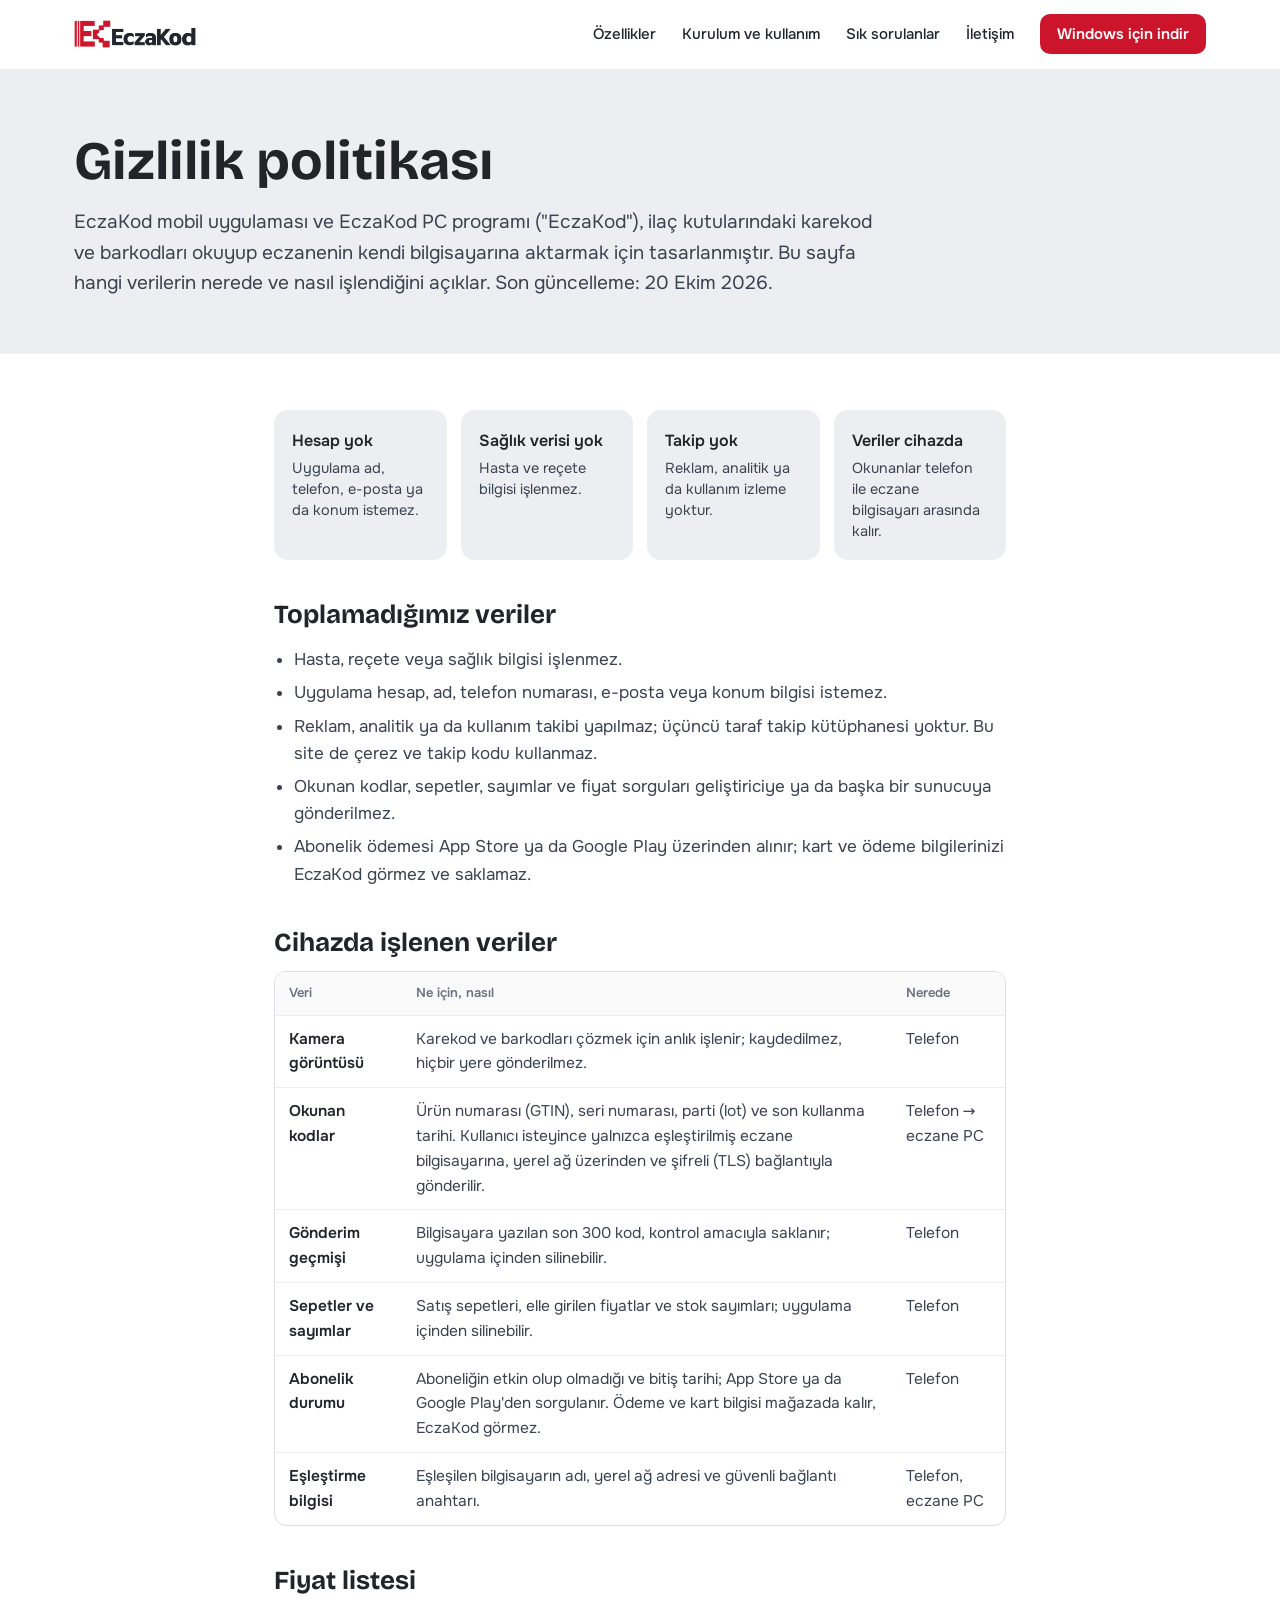
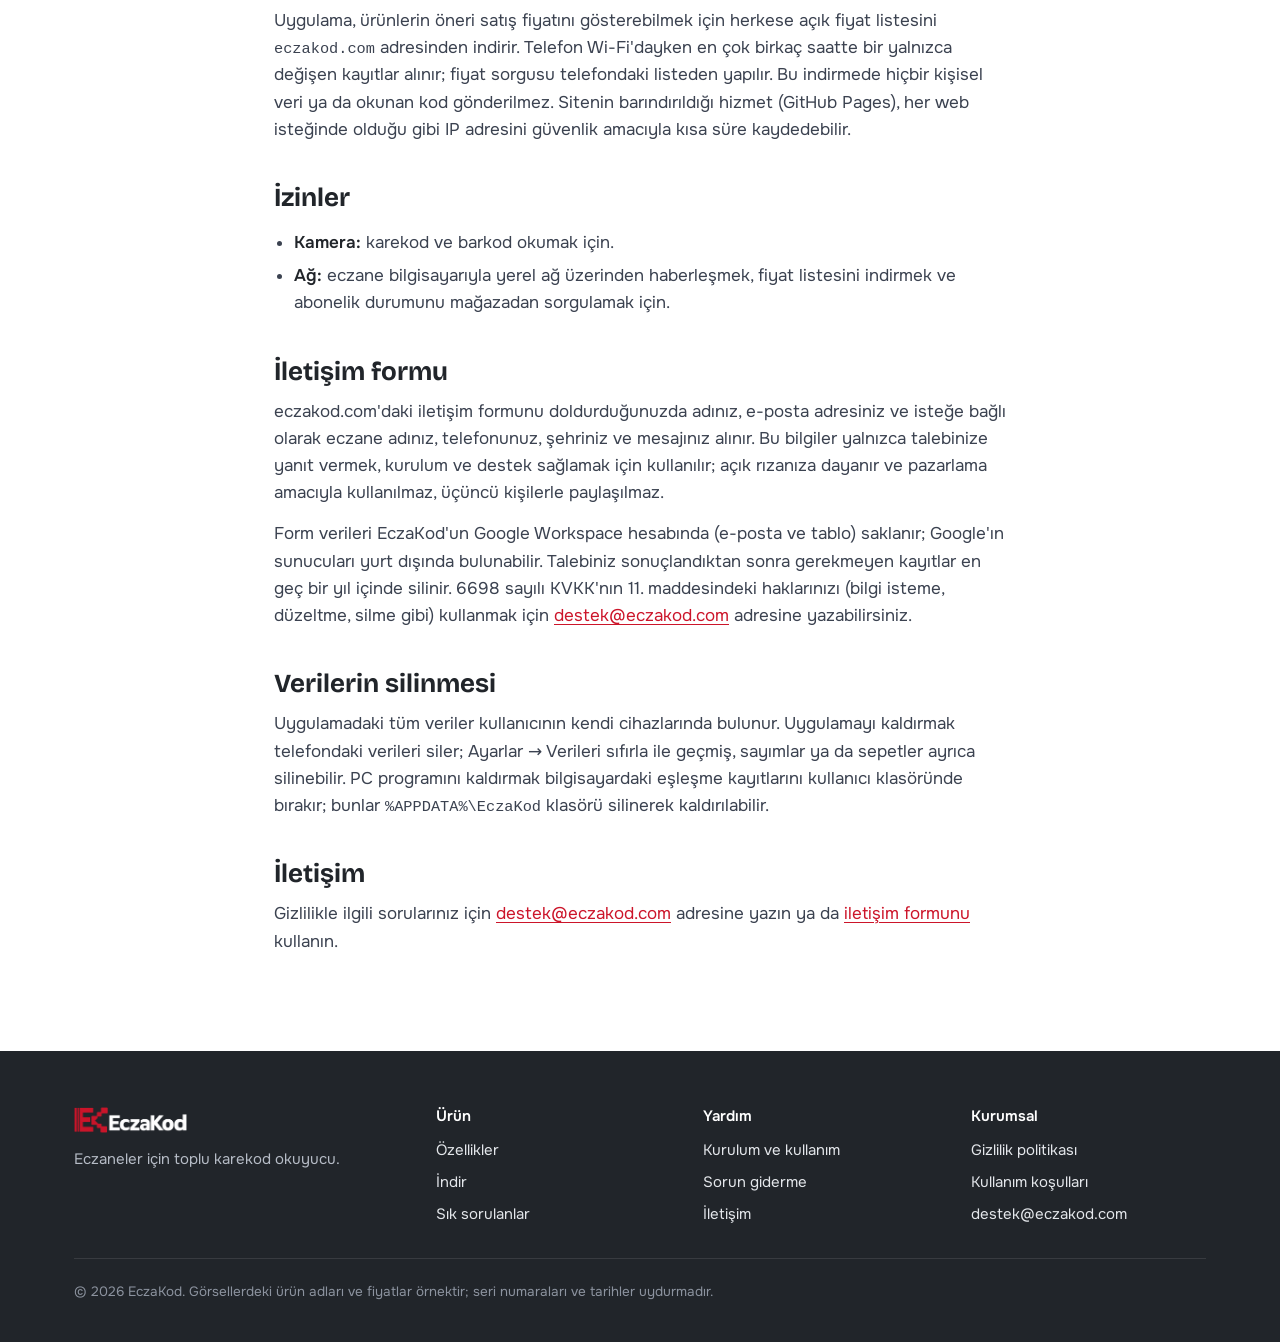
==== gizlilik.html @ 4d5a9f4f "Kullanım koşulları sayfası; gizlilikte abonelik durumu; altbilgide koşullar bağlantısı" ====
<!doctype html>
<html lang="tr">
<head>
<meta charset="utf-8">
<meta name="viewport" content="width=device-width, initial-scale=1">
<title>Gizlilik politikası · EczaKod</title>
<meta name="description" content="EczaKod mobil uygulaması, PC programı ve eczakod.com'un gizlilik politikası: hangi veriler cihazda işlenir, neler hiç toplanmaz.">
<link rel="icon" href="img/mark.png">
<link rel="stylesheet" href="css/site.css">
</head>
<body>
<a class="atla" href="#icerik">İçeriğe geç</a>

<header class="ust">
  <div class="ic">
    <a class="logo" href="./"><img src="img/logo.png" alt="EczaKod ana sayfa"></a>
    <button class="menu-dugme" aria-expanded="false" aria-controls="menu" aria-label="Menüyü aç">
      <svg width="26" height="26" viewBox="0 0 24 24" fill="none" stroke="currentColor" stroke-width="2" stroke-linecap="round"><path d="M4 7h16M4 12h16M4 17h16"/></svg>
    </button>
    <nav id="menu">
      <a href="./#ozellikler">Özellikler</a>
      <a href="kurulum.html">Kurulum ve kullanım</a>
      <a href="./#sss">Sık sorulanlar</a>
      <a href="iletisim.html">İletişim</a>
      <a class="dugme ana kucuk" href="https://github.com/emreatasoy/eczakod-web/releases/latest/download/EczaKod-Kurulum.exe">Windows için indir</a>
    </nav>
  </div>
</header>

<main id="icerik">
<div class="sayfa-bas">
  <div class="ic">
    <h1>Gizlilik politikası</h1>
    <p>EczaKod mobil uygulaması ve EczaKod PC programı ("EczaKod"), ilaç kutularındaki karekod ve barkodları okuyup eczanenin kendi
      bilgisayarına aktarmak için tasarlanmıştır. Bu sayfa hangi verilerin nerede ve nasıl işlendiğini açıklar. Son güncelleme: 20 Ekim 2026.</p>
  </div>
</div>

<div class="ic metin-sayfa">
  <div class="ozet-kartlar">
    <div><b>Hesap yok</b><span>Uygulama ad, telefon, e-posta ya da konum istemez.</span></div>
    <div><b>Sağlık verisi yok</b><span>Hasta ve reçete bilgisi işlenmez.</span></div>
    <div><b>Takip yok</b><span>Reklam, analitik ya da kullanım izleme yoktur.</span></div>
    <div><b>Veriler cihazda</b><span>Okunanlar telefon ile eczane bilgisayarı arasında kalır.</span></div>
  </div>

  <h2>Toplamadığımız veriler</h2>
  <ul>
    <li>Hasta, reçete veya sağlık bilgisi işlenmez.</li>
    <li>Uygulama hesap, ad, telefon numarası, e-posta veya konum bilgisi istemez.</li>
    <li>Reklam, analitik ya da kullanım takibi yapılmaz; üçüncü taraf takip kütüphanesi yoktur. Bu site de çerez ve takip kodu kullanmaz.</li>
    <li>Okunan kodlar, sepetler, sayımlar ve fiyat sorguları geliştiriciye ya da başka bir sunucuya gönderilmez.</li>
    <li>Abonelik ödemesi App Store ya da Google Play üzerinden alınır; kart ve ödeme bilgilerinizi EczaKod görmez ve saklamaz.</li>
  </ul>

  <h2>Cihazda işlenen veriler</h2>
  <div class="tablo"><table>
    <tr><th>Veri</th><th>Ne için, nasıl</th><th>Nerede</th></tr>
    <tr><td>Kamera görüntüsü</td><td>Karekod ve barkodları çözmek için anlık işlenir; kaydedilmez, hiçbir yere gönderilmez.</td><td>Telefon</td></tr>
    <tr><td>Okunan kodlar</td><td>Ürün numarası (GTIN), seri numarası, parti (lot) ve son kullanma tarihi. Kullanıcı isteyince yalnızca eşleştirilmiş eczane bilgisayarına, yerel ağ üzerinden ve şifreli (TLS) bağlantıyla gönderilir.</td><td>Telefon → eczane PC</td></tr>
    <tr><td>Gönderim geçmişi</td><td>Bilgisayara yazılan son 300 kod, kontrol amacıyla saklanır; uygulama içinden silinebilir.</td><td>Telefon</td></tr>
    <tr><td>Sepetler ve sayımlar</td><td>Satış sepetleri, elle girilen fiyatlar ve stok sayımları; uygulama içinden silinebilir.</td><td>Telefon</td></tr>
    <tr><td>Abonelik durumu</td><td>Aboneliğin etkin olup olmadığı ve bitiş tarihi; App Store ya da Google Play'den sorgulanır. Ödeme ve kart bilgisi mağazada kalır, EczaKod görmez.</td><td>Telefon</td></tr>
    <tr><td>Eşleştirme bilgisi</td><td>Eşleşilen bilgisayarın adı, yerel ağ adresi ve güvenli bağlantı anahtarı.</td><td>Telefon, eczane PC</td></tr>
  </table></div>

  <h2>Fiyat listesi</h2>
  <p>Uygulama, ürünlerin öneri satış fiyatını gösterebilmek için herkese açık fiyat listesini <code>eczakod.com</code> adresinden indirir.
    Telefon Wi-Fi'dayken en çok birkaç saatte bir yalnızca değişen kayıtlar alınır; fiyat sorgusu telefondaki listeden yapılır.
    Bu indirmede hiçbir kişisel veri ya da okunan kod gönderilmez. Sitenin barındırıldığı hizmet (GitHub Pages), her web isteğinde olduğu gibi
    IP adresini güvenlik amacıyla kısa süre kaydedebilir.</p>

  <h2>İzinler</h2>
  <ul>
    <li><b>Kamera:</b> karekod ve barkod okumak için.</li>
    <li><b>Ağ:</b> eczane bilgisayarıyla yerel ağ üzerinden haberleşmek, fiyat listesini indirmek ve abonelik durumunu mağazadan sorgulamak için.</li>
  </ul>

  <h2 id="iletisim-formu">İletişim formu</h2>
  <p>eczakod.com'daki iletişim formunu doldurduğunuzda adınız, e-posta adresiniz ve isteğe bağlı olarak eczane adınız, telefonunuz, şehriniz ve
    mesajınız alınır. Bu bilgiler yalnızca talebinize yanıt vermek, kurulum ve destek sağlamak için kullanılır; açık rızanıza dayanır ve
    pazarlama amacıyla kullanılmaz, üçüncü kişilerle paylaşılmaz.</p>
  <p>Form verileri EczaKod'un Google Workspace hesabında (e-posta ve tablo) saklanır; Google'ın sunucuları yurt dışında bulunabilir.
    Talebiniz sonuçlandıktan sonra gerekmeyen kayıtlar en geç bir yıl içinde silinir. 6698 sayılı KVKK'nın 11. maddesindeki haklarınızı
    (bilgi isteme, düzeltme, silme gibi) kullanmak için <a href="mailto:destek@eczakod.com">destek@eczakod.com</a> adresine yazabilirsiniz.</p>

  <h2>Verilerin silinmesi</h2>
  <p>Uygulamadaki tüm veriler kullanıcının kendi cihazlarında bulunur. Uygulamayı kaldırmak telefondaki verileri siler; Ayarlar → Verileri sıfırla
    ile geçmiş, sayımlar ya da sepetler ayrıca silinebilir. PC programını kaldırmak bilgisayardaki eşleşme kayıtlarını kullanıcı klasöründe
    bırakır; bunlar <code>%APPDATA%\EczaKod</code> klasörü silinerek kaldırılabilir.</p>

  <h2>İletişim</h2>
  <p>Gizlilikle ilgili sorularınız için <a href="mailto:destek@eczakod.com">destek@eczakod.com</a> adresine yazın ya da <a href="iletisim.html">iletişim formunu</a> kullanın.</p>
</div>
</main>

<footer class="alt">
  <div class="ic">
    <div>
      <img src="img/logo-dark.png" alt="EczaKod">
      <p>Eczaneler için toplu karekod okuyucu.</p>
    </div>
    <div><h3>Ürün</h3><ul><li><a href="./#ozellikler">Özellikler</a></li><li><a href="./#indir">İndir</a></li><li><a href="./#sss">Sık sorulanlar</a></li></ul></div>
    <div><h3>Yardım</h3><ul><li><a href="kurulum.html">Kurulum ve kullanım</a></li><li><a href="kurulum.html#sorunlar">Sorun giderme</a></li><li><a href="iletisim.html">İletişim</a></li></ul></div>
    <div><h3>Kurumsal</h3><ul><li><a href="gizlilik.html">Gizlilik politikası</a></li><li><a href="kosullar.html">Kullanım koşulları</a></li><li><a href="mailto:destek@eczakod.com">destek@eczakod.com</a></li></ul></div>
    <p class="telif">© 2026 EczaKod. Görsellerdeki ürün adları ve fiyatlar örnektir; seri numaraları ve tarihler uydurmadır.</p>
  </div>
</footer>
<script src="js/site.js" defer></script>
</body>
</html>
---- css/site.css ----
@font-face {
  font-family: 'Bricolage Grotesque';
  font-style: normal;
  font-weight: 500 800;
  font-stretch: 100%;
  font-display: swap;
  src: url(../fonts/bricolage-latin-ext.woff2) format('woff2');
  unicode-range: U+0100-02BA, U+02BD-02C5, U+02C7-02CC, U+02CE-02D7, U+02DD-02FF, U+0304, U+0308, U+0329, U+1D00-1DBF, U+1E00-1E9F, U+1EF2-1EFF, U+2020, U+20A0-20AB, U+20AD-20C4, U+2113, U+2C60-2C7F, U+A720-A7FF;
}
@font-face {
  font-family: 'Bricolage Grotesque';
  font-style: normal;
  font-weight: 500 800;
  font-stretch: 100%;
  font-display: swap;
  src: url(../fonts/bricolage-latin.woff2) format('woff2');
  unicode-range: U+0000-00FF, U+0131, U+0152-0153, U+02BB-02BC, U+02C6, U+02DA, U+02DC, U+0304, U+0308, U+0329, U+2000-206F, U+20AC, U+2122, U+2191, U+2193, U+2212, U+2215, U+FEFF, U+FFFD;
}
@font-face {
  font-family: 'Onest';
  font-style: normal;
  font-weight: 400 700;
  font-display: swap;
  src: url(../fonts/onest-latin-ext.woff2) format('woff2');
  unicode-range: U+0100-02BA, U+02BD-02C5, U+02C7-02CC, U+02CE-02D7, U+02DD-02FF, U+0304, U+0308, U+0329, U+1D00-1DBF, U+1E00-1E9F, U+1EF2-1EFF, U+2020, U+20A0-20AB, U+20AD-20C4, U+2113, U+2C60-2C7F, U+A720-A7FF;
}
@font-face {
  font-family: 'Onest';
  font-style: normal;
  font-weight: 400 700;
  font-display: swap;
  src: url(../fonts/onest-latin.woff2) format('woff2');
  unicode-range: U+0000-00FF, U+0131, U+0152-0153, U+02BB-02BC, U+02C6, U+02DA, U+02DC, U+0304, U+0308, U+0329, U+2000-206F, U+20AC, U+2122, U+2191, U+2193, U+2212, U+2215, U+FEFF, U+FFFD;
}

/* ---------- EczaKod sitesi ----------
   Renkler uygulamayla aynı anlamda: yeşil okundu, turuncu miadı yakın, kırmızı marka ve miadı geçmiş. */
:root {
  --kirmizi: #CC152A;
  --kirmizi-koyu: #A80F21;
  --murekkep: #21252A;
  --metin: #3B4250;
  --soluk: #6A7280;
  --raf: #ECEEF1;
  --cizgi: #DCE0E5;
  --kagit: #FFFFFF;
  --okundu: #16A34A;
  --yakin: #D97706;
  --gecmis: #DC2626;
  --baslik: 'Bricolage Grotesque', 'Segoe UI', sans-serif;
  --govde: 'Onest', 'Segoe UI', system-ui, sans-serif;
  --en: 1180px;
}
* { box-sizing: border-box; }
html { scroll-behavior: smooth; scroll-padding-top: 84px; -webkit-text-size-adjust: 100%; }
@media (prefers-reduced-motion: reduce) { html { scroll-behavior: auto; } *, *::before, *::after { animation: none !important; transition: none !important; } }
body { margin: 0; background: var(--kagit); color: var(--metin); font: 17px/1.6 var(--govde); }
img { max-width: 100%; display: block; }
a { color: var(--kirmizi); text-underline-offset: 3px; }
a:focus-visible, button:focus-visible, input:focus-visible, select:focus-visible, textarea:focus-visible, summary:focus-visible {
  outline: 3px solid #2563EB; outline-offset: 3px; border-radius: 6px;
}
h1, h2, h3 { font-family: var(--baslik); color: var(--murekkep); margin: 0; font-weight: 700; }
/* Küçük optik boy harfleri açar; büyük boyda (96) harfler birbirine yapışıyordu. */
h1 { font-size: clamp(38px, 5.4vw, 64px); line-height: 1.08; letter-spacing: 0; font-variation-settings: 'opsz' 24; }
h2 { font-size: clamp(28px, 3.2vw, 40px); line-height: 1.12; letter-spacing: 0; font-variation-settings: 'opsz' 24; }
h3 { font-size: 21px; line-height: 1.25; letter-spacing: 0; font-weight: 650; font-variation-settings: 'opsz' 18; }
p { margin: 0 0 14px; }
p:last-child { margin-bottom: 0; }
b, strong { color: var(--murekkep); font-weight: 600; }
code, kbd { font-family: ui-monospace, Consolas, monospace; font-size: 0.9em; }
kbd { background: var(--kagit); border: 1px solid var(--cizgi); border-bottom-width: 2px; border-radius: 6px; padding: 1px 6px; color: var(--murekkep); }
.ic { max-width: var(--en); margin: 0 auto; padding: 0 24px; }
.atla { position: absolute; left: -999px; top: 8px; background: var(--murekkep); color: #fff; padding: 8px 14px; border-radius: 8px; z-index: 50; }
.atla:focus { left: 8px; }

/* Üst çubuk */
.ust { position: sticky; top: 0; z-index: 20; background: rgba(255,255,255,.92); backdrop-filter: saturate(180%) blur(14px); border-bottom: 1px solid transparent; transition: border-color .2s; }
.ust.kaydi { border-bottom-color: var(--cizgi); }
.ust .ic { display: flex; align-items: center; gap: 28px; height: 68px; }
.ust .logo img { height: 28px; width: auto; }
.ust nav { display: flex; gap: 26px; margin-left: auto; align-items: center; font-size: 15px; font-weight: 500; }
.ust nav a { color: var(--murekkep); text-decoration: none; }
.ust nav a:hover, .ust nav a[aria-current="page"] { color: var(--kirmizi); }
.ust .menu-dugme { display: none; margin-left: auto; background: none; border: 0; padding: 8px; cursor: pointer; color: var(--murekkep); }

/* Düğmeler */
.dugme { display: inline-flex; align-items: center; justify-content: center; gap: 10px; min-height: 48px; padding: 12px 22px; border-radius: 12px;
  font: 600 16px/1.2 var(--govde); text-decoration: none; border: 1.5px solid transparent; cursor: pointer; }
.dugme svg { flex: none; }
.dugme.ana { background: var(--kirmizi); color: #fff; }
.dugme.ana:hover { background: var(--kirmizi-koyu); }
.dugme.cerceve { border-color: var(--murekkep); color: var(--murekkep); background: transparent; }
.dugme.cerceve:hover { background: var(--murekkep); color: #fff; }
.dugme.kucuk { min-height: 40px; padding: 8px 16px; font-size: 15px; border-radius: 10px; }
.ust .dugme.kucuk { color: #fff; }

/* Mağaza düğmeleri: bağlantı gelene kadar pasif */
.magazalar { display: flex; flex-wrap: wrap; gap: 12px; }
.magaza { position: relative; display: inline-flex; align-items: center; gap: 12px; height: 56px; padding: 0 20px 0 16px; border-radius: 12px;
  background: var(--murekkep); color: #fff; text-decoration: none; min-width: 196px; }
.magaza small { display: block; font-size: 11.5px; line-height: 1.1; opacity: .8; }
.magaza span { font: 600 18px/1.15 var(--govde); }
.magaza[aria-disabled="true"] { opacity: .55; cursor: not-allowed; pointer-events: none; }
.magaza-sar { position: relative; display: inline-block; }
.magaza-sar .yakinda { position: absolute; top: -14px; right: -8px; z-index: 1; background: var(--kirmizi); color: #fff; font-size: 12px; font-weight: 700;
  padding: 3px 9px; border-radius: 999px; box-shadow: 0 2px 8px rgba(0,0,0,.18); }

/* Telefon çerçevesi */
.telefon { position: relative; width: 100%; max-width: 300px; aspect-ratio: 9 / 16; border-radius: 34px; padding: 9px; background: #17191C;
  box-shadow: 0 0 0 1.5px #3A3F46 inset, 0 30px 60px -20px rgba(23,25,28,.45), 0 10px 24px -12px rgba(23,25,28,.3); }
.telefon img { width: 100%; height: 100%; object-fit: cover; border-radius: 26px; background: var(--raf); }
.telefon figcaption { position: absolute; left: 0; right: 0; top: calc(100% + 14px); text-align: center; font-size: 14px; color: var(--soluk); }

/* Alt bilgi */
.alt { background: var(--murekkep); color: #B6BCC6; font-size: 15px; margin-top: 0; }
.alt .ic { padding-top: 56px; padding-bottom: 40px; display: grid; grid-template-columns: 1.4fr 1fr 1fr 1fr; gap: 32px; }
.alt img { height: 26px; width: auto; margin-bottom: 14px; }
.alt h3 { color: #fff; font: 600 15px/1.3 var(--govde); margin-bottom: 12px; }
.alt ul { list-style: none; padding: 0; margin: 0; display: grid; gap: 8px; }
.alt a { color: #E4E7EB; text-decoration: none; }
.alt a:hover { color: #fff; text-decoration: underline; }
.alt .telif { grid-column: 1 / -1; border-top: 1px solid rgba(255,255,255,.1); padding-top: 22px; font-size: 13.5px; color: #8C939F; }

/* Sayfa başlığı (iç sayfalar) */
.sayfa-bas { background: var(--raf); padding: 64px 0 56px; }
.sayfa-bas h1 { font-size: clamp(36px, 4.6vw, 54px); max-width: 16ch; }
.sayfa-bas p { font-size: 19px; color: var(--metin); max-width: 62ch; margin-top: 16px; }

@media (max-width: 900px) {
  .ust nav { display: none; position: absolute; top: 68px; left: 0; right: 0; background: #fff; flex-direction: column; align-items: stretch; gap: 0;
    padding: 8px 24px 20px; border-bottom: 1px solid var(--cizgi); }
  .ust nav.acik { display: flex; }
  .ust nav a { padding: 12px 0; border-bottom: 1px solid var(--raf); }
  .ust nav .dugme { margin-top: 12px; }
  .ust .menu-dugme { display: block; }
  .alt .ic { grid-template-columns: 1fr 1fr; }
}
@media (max-width: 560px) {
  body { font-size: 16px; }
  .ic { padding: 0 18px; }
  .alt .ic { grid-template-columns: 1fr; }
}

/* ---------- Ana sayfa ---------- */
/* Koyu zemin, çok soluk karekod modülleri; telefonun arkasında hafif kırmızı ışık */
.giris { padding: 64px 0 96px; overflow: hidden; color: #C9CED6;
  background: radial-gradient(ellipse 60% 70% at 78% 45%, rgba(204,21,42,.26), transparent 70%), url(../img/desen.svg), var(--murekkep); }
.giris h1 { color: #fff; }
.giris .telefon { box-shadow: 0 0 0 1.5px rgba(255,255,255,.22), 0 30px 60px -20px rgba(0,0,0,.7); }
.giris .dugme.cerceve { border-color: rgba(255,255,255,.5); color: #fff; }
.giris .dugme.cerceve:hover { background: #fff; color: var(--murekkep); border-color: #fff; }
.giris .ic { display: grid; grid-template-columns: minmax(0, 0.9fr) minmax(0, 1.25fr); gap: 48px; align-items: center; }
.giris h1 { max-width: 20ch; font-size: clamp(34px, 3.7vw, 50px); }
.giris .ozet { font-size: 19.5px; line-height: 1.55; max-width: 46ch; margin: 22px 0 30px; color: #C9CED6; }
.giris .eylem { display: flex; flex-wrap: wrap; gap: 12px; align-items: center; }
.giris .not { font-size: 14.5px; color: #969DA9; margin-top: 16px; }

/* Sahne: telefon okur, program penceresine satır satır yazılır */
.sahne { position: relative; display: grid; grid-template-columns: 216px minmax(0, 1fr); align-items: center; }
.sahne .telefon { position: relative; z-index: 2; max-width: 216px; transform: rotate(-3deg); }
/* Pencere telefonun arkasına biraz girer; içerik o payı boş bırakır */
.program { position: relative; margin-left: -16px; background: #fff; border: 1px solid var(--cizgi); border-radius: 14px; overflow: hidden;
  box-shadow: 0 30px 80px -20px rgba(0,0,0,.6); border-color: transparent; font-size: 13px; --pay: 72px; }
.program .giris-alani { margin-left: var(--pay); }
.program th:first-child, .program td:first-child { padding-left: var(--pay); }
.program .baslik-cubugu { display: flex; align-items: center; gap: 8px; padding: 10px 14px; background: #F4F5F7; border-bottom: 1px solid var(--cizgi);
  font-size: 12.5px; color: var(--soluk); }
.program .baslik-cubugu i { width: 10px; height: 10px; border-radius: 50%; background: #D3D7DD; }
.program .baslik-cubugu b { margin-left: 6px; color: var(--murekkep); font-weight: 600; }
.program .giris-alani { margin: 14px 14px 8px; display: flex; align-items: center; gap: 10px; border: 1.5px solid #2563EB; border-radius: 8px; padding: 8px 10px;
  color: var(--soluk); }
.program .giris-alani::after { content: ""; width: 2px; height: 16px; background: var(--murekkep); animation: imlec 1s steps(1) infinite; }
@keyframes imlec { 50% { opacity: 0; } }
.program table { width: 100%; border-collapse: collapse; }
.program th { text-align: left; font-weight: 600; font-size: 11.5px; color: var(--soluk); padding: 6px 14px; border-bottom: 1px solid var(--cizgi); }
.program td { padding: 8px 14px; border-bottom: 1px solid #F0F1F3; color: var(--murekkep); white-space: nowrap; }
.program td:first-child { white-space: normal; }
.program td.sayi { text-align: right; font-variant-numeric: tabular-nums; }
.program th.sayi { text-align: right; }
.program tbody tr { transition: background-color .8s; }
.program tbody tr.yeni { background: #DCF5E3; }
.program tbody tr[hidden] { display: table-row; visibility: hidden; }
.program .toplam { display: flex; justify-content: space-between; padding: 12px 14px; font-weight: 600; color: var(--murekkep); background: #FAFAFB; }
.program .toplam span:last-child { font-variant-numeric: tabular-nums; font-size: 16px; }
.sahne .baglanti { position: absolute; left: 36px; bottom: -26px; z-index: 3; display: flex; align-items: center; gap: 8px; background: #fff; color: var(--murekkep);
  font-size: 13px; font-weight: 600; padding: 8px 12px; border-radius: 999px; box-shadow: 0 10px 24px -8px rgba(0,0,0,.4); }
.sahne .baglanti i { width: 8px; height: 8px; border-radius: 50%; background: var(--okundu); }
.program .baslik-cubugu, .program .toplam { padding-left: var(--pay); }

/* Bölüm düzeni */
.bolum { padding: 96px 0; }
.bolum.gri { background: var(--raf); }
.bolum-bas { max-width: 780px; margin-bottom: 48px; }
.bolum-bas p { font-size: 19px; margin-top: 16px; }

/* Karşılaştırma */
.karsilastir { width: 100%; border-collapse: collapse; background: #fff; border-radius: 16px; overflow: hidden; font-size: 16px; }
.karsilastir th, .karsilastir td { text-align: left; padding: 16px 20px; border-bottom: 1px solid var(--raf); vertical-align: top; }
.karsilastir thead th { font: 600 14px/1.3 var(--govde); color: var(--soluk); background: #FAFAFB; }
.karsilastir thead th:last-child { color: var(--kirmizi); }
.karsilastir tbody th { font-weight: 600; color: var(--murekkep); width: 22%; }
.karsilastir td:nth-child(2) { color: var(--soluk); width: 34%; }
.karsilastir td:last-child { color: var(--murekkep); }
.karsilastir td:last-child::before { content: ""; display: inline-block; width: 18px; height: 18px; margin: 0 10px -3px 0; border-radius: 50%;
  background: var(--okundu) url("data:image/svg+xml,%3Csvg xmlns='http://www.w3.org/2000/svg' viewBox='0 0 24 24' fill='none' stroke='white' stroke-width='3.4' stroke-linecap='round' stroke-linejoin='round'%3E%3Cpath d='M5 12.5l4.5 4.5L19 7.5'/%3E%3C/svg%3E") center/12px no-repeat; }
.karsilastir tr:last-child th, .karsilastir tr:last-child td { border-bottom: 0; }
.tablo-kap { overflow-x: auto; border-radius: 16px; border: 1px solid var(--cizgi); }

/* Özellik bölümleri */
.ozellik { display: grid; grid-template-columns: minmax(0, 1fr) minmax(0, 1fr); gap: 64px; align-items: center; }
.ozellik + .ozellik { margin-top: 120px; }
.ozellik.ters .metin { order: 2; }
.ozellik .metin p { font-size: 18px; }
.ozellik h2 { margin-bottom: 18px; max-width: 20ch; }
.ozellik ul { list-style: none; padding: 0; margin: 24px 0 0; display: grid; gap: 12px; }
.ozellik li { position: relative; padding-left: 30px; }
.ozellik li::before { content: ""; position: absolute; left: 0; top: 5px; width: 18px; height: 18px; border-radius: 50%;
  background: var(--okundu) url("data:image/svg+xml,%3Csvg xmlns='http://www.w3.org/2000/svg' viewBox='0 0 24 24' fill='none' stroke='white' stroke-width='3.4' stroke-linecap='round' stroke-linejoin='round'%3E%3Cpath d='M5 12.5l4.5 4.5L19 7.5'/%3E%3C/svg%3E") center/12px no-repeat; }
.ozellik .gorsel { display: flex; justify-content: center; gap: 22px; align-items: flex-start; }
.ozellik .gorsel .telefon { width: 48%; max-width: 270px; margin: 0; }
.ozellik .gorsel .telefon + .telefon { margin-top: 56px; }
.ozellik .etiket { display: inline-flex; gap: 8px; align-items: center; font-size: 14px; font-weight: 600; color: var(--soluk); margin-bottom: 14px; }
.ozellik .etiket svg { color: var(--kirmizi); }

/* Küçük özellikler */
.kucukler { display: grid; grid-template-columns: repeat(3, 1fr); gap: 1px; background: var(--cizgi); border: 1px solid var(--cizgi); border-radius: 16px; overflow: hidden; }
.kucukler div { background: #fff; padding: 26px 24px; }
.kucukler h3 { font: 600 17px/1.3 var(--govde); margin-bottom: 6px; }
.kucukler p { font-size: 15.5px; color: var(--metin); }

/* Adımlar (gerçek sıra) */
.adimlar { list-style: none; counter-reset: a; padding: 0; margin: 0; display: grid; grid-template-columns: repeat(3, 1fr); gap: 28px; }
.adimlar li { counter-increment: a; background: #fff; border-radius: 16px; padding: 28px 26px 30px; position: relative; }
.adimlar li::before { content: counter(a); display: grid; place-items: center; width: 40px; height: 40px; border-radius: 50%; background: var(--murekkep); color: #fff;
  font: 700 18px var(--baslik); margin-bottom: 18px; }
.adimlar h3 { margin-bottom: 8px; }
.adimlar p { font-size: 16px; }

/* Gereksinimler + mağaza */
.iki-sutun { display: grid; grid-template-columns: 1fr 1fr; gap: 56px; align-items: start; }
.gereksinim { list-style: none; padding: 0; margin: 0; border-top: 1px solid var(--cizgi); }
.gereksinim li { display: grid; grid-template-columns: 150px 1fr; gap: 16px; padding: 14px 0; border-bottom: 1px solid var(--cizgi); font-size: 16px; }
.gereksinim li b { font-weight: 600; }
.indir-kutu { background: var(--murekkep); color: #C9CED6; border-radius: 20px; padding: 36px; }
.indir-kutu h2 { color: #fff; font-size: 30px; margin-bottom: 12px; }
.indir-kutu .dugme.ana { margin: 18px 0 30px; }
.indir-kutu .ayrac { border-top: 1px solid rgba(255,255,255,.12); padding-top: 26px; }
.indir-kutu .ayrac p { color: #C9CED6; font-size: 15px; margin-bottom: 16px; }
.indir-kutu .magaza { background: #000; border: 1px solid #4B5260; }

/* SSS */
.sss { max-width: 820px; }
.sss details { border-bottom: 1px solid var(--cizgi); }
.sss summary { cursor: pointer; list-style: none; padding: 22px 44px 22px 0; position: relative; font: 600 18.5px/1.35 var(--govde); color: var(--murekkep); }
.sss summary::-webkit-details-marker { display: none; }
.sss summary::after { content: ""; position: absolute; right: 6px; top: 50%; width: 12px; height: 12px; margin-top: -9px; border-right: 2.5px solid var(--soluk);
  border-bottom: 2.5px solid var(--soluk); transform: rotate(45deg); transition: transform .2s; }
.sss details[open] summary::after { transform: rotate(-135deg); margin-top: -3px; }
.sss details > div { padding: 0 0 22px; max-width: 68ch; }

/* Kapanış çağrısı */
.cagri { background: var(--kirmizi); color: #FFE3E6; }
.cagri .ic { padding-top: 72px; padding-bottom: 72px; display: flex; flex-wrap: wrap; gap: 28px; align-items: center; justify-content: space-between; }
.cagri h2 { color: #fff; max-width: 18ch; }
.cagri p { margin-top: 10px; font-size: 18px; }
.cagri .dugme { background: #fff; color: var(--kirmizi); }
.cagri .dugme:hover { background: var(--murekkep); color: #fff; }

@media (max-width: 980px) {
  .giris .ic { grid-template-columns: 1fr; }
  .sahne { max-width: 640px; }
  .ozellik, .iki-sutun { grid-template-columns: 1fr; gap: 40px; }
  .ozellik.ters .metin { order: 0; }
  .kucukler, .adimlar { grid-template-columns: 1fr 1fr; }
}
@media (max-width: 620px) {
  .giris { padding-top: 32px; }
  .sahne { grid-template-columns: 1fr; gap: 18px; }
  .sahne .telefon { width: 62%; margin: 0 auto; transform: none; }
  .program { margin-left: 0; --pay: 14px; }
  .sahne .baglanti { position: relative; left: auto; bottom: auto; justify-self: center; order: 2; }
  .program { order: 3; }
  .program td:nth-child(2), .program th:nth-child(2) { display: none; }
  .bolum { padding: 64px 0; }
  .ozellik .gorsel .telefon { max-width: 46%; }
  .ozellik .gorsel .telefon + .telefon { margin-top: 32px; }
  .kucukler, .adimlar { grid-template-columns: 1fr; }
  .gereksinim li { grid-template-columns: 1fr; gap: 2px; }
  .karsilastir thead { display: none; }
  .karsilastir tr { display: grid; padding: 14px 16px; border-bottom: 1px solid var(--raf); }
  .karsilastir th, .karsilastir td { padding: 3px 0; border: 0; width: auto !important; }
  .karsilastir td:nth-child(2)::before { content: "El okuyucusu: "; font-weight: 600; }
  .indir-kutu { padding: 26px 22px; }
}

/* ---------- Kurulum ve kullanım ---------- */
.rehber { display: grid; grid-template-columns: 240px minmax(0, 1fr); gap: 56px; padding-top: 56px; padding-bottom: 96px; }
.rehber > div { min-width: 0; }
.icindekiler { position: sticky; top: 92px; align-self: start; font-size: 15px; }
.icindekiler p { font-weight: 600; color: var(--murekkep); margin-bottom: 10px; }
.icindekiler ol { list-style: none; padding: 0; margin: 0; counter-reset: b; }
.icindekiler li:not(.grup) { counter-increment: b; }
.icindekiler a { display: flex; gap: 10px; padding: 7px 10px; border-radius: 8px; color: var(--metin); text-decoration: none; }
.icindekiler a::before { content: counter(b); color: var(--soluk); width: 16px; font-variant-numeric: tabular-nums; }
.icindekiler a:hover { background: var(--raf); color: var(--murekkep); }
.icindekiler .grup { margin: 18px 0 6px 10px; font-size: 13px; color: var(--soluk); font-weight: 500; }

.konu { padding-bottom: 56px; margin-bottom: 56px; border-bottom: 1px solid var(--cizgi); max-width: 820px; }
.konu:last-child { border-bottom: 0; margin-bottom: 0; }
.konu > h2 { font-size: clamp(28px, 3vw, 36px); margin-bottom: 10px; }
.konu > .giris-metni { font-size: 18.5px; color: var(--metin); margin-bottom: 26px; max-width: 64ch; }
.konu h3 { margin: 34px 0 10px; }

ol.sira { list-style: none; counter-reset: s; padding: 0; margin: 18px 0 0; }
ol.sira > li { counter-increment: s; position: relative; padding: 0 0 22px 50px; }
ol.sira > li::before { content: counter(s); position: absolute; left: 0; top: -2px; width: 32px; height: 32px; border-radius: 50%; background: var(--murekkep);
  color: #fff; font: 700 15px/32px var(--baslik); text-align: center; }
ol.sira > li:not(:last-child)::after { content: ""; position: absolute; left: 15px; top: 36px; bottom: 6px; width: 2px; background: var(--cizgi); }
ol.sira > li > b:first-child { display: block; font-size: 17.5px; margin-bottom: 2px; }

.not-kutu { border-radius: 12px; padding: 16px 18px 16px 50px; margin: 20px 0; position: relative; font-size: 16px; background: var(--raf); }
.not-kutu::before { position: absolute; left: 16px; top: 16px; width: 22px; height: 22px; border-radius: 50%; color: #fff; font: 800 13px/22px var(--govde); text-align: center; }
.not-kutu.bilgi::before { content: "i"; background: #2563EB; }
.not-kutu.dikkat { background: #FFF6EA; } .not-kutu.dikkat::before { content: "!"; background: var(--yakin); }
.not-kutu.onemli { background: #FDEDEF; } .not-kutu.onemli::before { content: "!"; background: var(--kirmizi); }

.tablo { overflow-x: auto; border: 1px solid var(--cizgi); border-radius: 12px; margin: 14px 0; }
.tablo table { width: 100%; border-collapse: collapse; font-size: 15.5px; }
.tablo th, .tablo td { text-align: left; padding: 11px 14px; border-bottom: 1px solid var(--raf); vertical-align: top; }
.tablo th { font-size: 13px; color: var(--soluk); font-weight: 600; background: #FAFAFB; }
.tablo tr:last-child td { border-bottom: 0; }
.tablo td:first-child { font-weight: 600; color: var(--murekkep); }
.oneri { white-space: nowrap; font-weight: 600; color: var(--okundu); }

.renkler { display: flex; flex-wrap: wrap; gap: 10px 22px; margin: 12px 0; font-size: 15.5px; }
.renkler span::before { content: ""; display: inline-block; width: 12px; height: 12px; border-radius: 3px; margin-right: 8px; vertical-align: -1px; background: var(--r); }

.yanyana { display: grid; grid-template-columns: minmax(0, 1fr) 220px; gap: 36px; align-items: start; }
.yanyana .telefon { max-width: 220px; border-radius: 28px; padding: 7px; }
.yanyana .telefon img { border-radius: 22px; }

/* Görev çubuğu ve sağ tık menüsü canlandırması */
.tepsi { display: inline-flex; align-items: center; gap: 14px; background: #1F2328; color: #E5E7EB; padding: 10px 16px; border-radius: 10px; font-size: 13px; margin: 8px 0 4px; }
.tepsi .ek { width: 20px; height: 20px; border-radius: 4px; background: var(--kirmizi); color: #fff; font: 800 10px/20px var(--govde); text-align: center; position: relative; }
.tepsi .ek::after { content: ""; position: absolute; right: -3px; bottom: -3px; width: 8px; height: 8px; border-radius: 50%; background: #4ADE80; border: 2px solid #1F2328; }
.sag-menu { background: #fff; border: 1px solid #D1D5DB; border-radius: 8px; box-shadow: 0 10px 30px rgba(0,0,0,.12); font: 14px/1.2 "Segoe UI", sans-serif; color: #111;
  padding: 4px 0; max-width: 300px; }
.sag-menu div { padding: 7px 14px 7px 34px; }
.sag-menu .ust-satir { font-weight: 700; }
.sag-menu .soluk { color: #6B7280; }
.sag-menu hr { border: 0; border-top: 1px solid #E5E7EB; margin: 4px 0; }
.menu-aciklama { display: grid; grid-template-columns: 300px 1fr; gap: 28px; align-items: start; margin-top: 12px; }
.menu-aciklama dl { margin: 0; display: grid; gap: 10px; font-size: 15.5px; }
.menu-aciklama dt { font-weight: 600; color: var(--murekkep); }
.menu-aciklama dd { margin: 0; }

.konu details { border: 1px solid var(--cizgi); border-radius: 12px; margin: 10px 0; background: #fff; }
.konu details summary { cursor: pointer; padding: 15px 18px; font-weight: 600; color: var(--murekkep); list-style: none; display: flex; gap: 12px; align-items: center; }
.konu details summary::-webkit-details-marker { display: none; }
.konu details summary::before { content: "+"; width: 22px; height: 22px; border-radius: 50%; background: var(--raf); display: grid; place-items: center; font-weight: 700; color: var(--soluk); flex: none; }
.konu details[open] summary::before { content: "–"; }
.konu details > div { padding: 0 18px 16px 52px; font-size: 16px; }
.konu details ul { margin: 0; padding-left: 18px; }

@media (max-width: 960px) {
  .rehber { grid-template-columns: minmax(0, 1fr); gap: 0; }
  .icindekiler { display: none; }
  .yanyana, .menu-aciklama { grid-template-columns: minmax(0, 1fr); }
  .sag-menu { max-width: 100%; }
  .yanyana .telefon { margin: 0 auto; }
}

/* ---------- İletişim ---------- */
.iletisim { display: grid; grid-template-columns: minmax(0, 1.35fr) minmax(0, 1fr); gap: 56px; padding-top: 56px; padding-bottom: 96px; align-items: start; }
.form { display: grid; grid-template-columns: 1fr 1fr; gap: 18px 20px; }
.form .tam { grid-column: 1 / -1; }
.form label { display: grid; gap: 6px; font-weight: 600; font-size: 15px; color: var(--murekkep); }
.form label small { font-weight: 400; color: var(--soluk); }
.form input, .form select, .form textarea { font: 400 16px/1.4 var(--govde); color: var(--murekkep); background: #fff; border: 1.5px solid #C9CED6; border-radius: 10px;
  padding: 12px 14px; width: 100%; }
.form textarea { min-height: 150px; resize: vertical; }
.form input:hover, .form select:hover, .form textarea:hover { border-color: #9AA2AE; }
.form input:focus, .form select:focus, .form textarea:focus { border-color: #2563EB; outline: none; box-shadow: 0 0 0 3px rgba(37,99,235,.18); }
.form input:user-invalid, .form textarea:user-invalid { border-color: var(--gecmis); }
.form .onay { display: flex; gap: 12px; align-items: flex-start; font-weight: 400; font-size: 15px; color: var(--metin); }
.form .onay input { width: 20px; height: 20px; margin: 2px 0 0; flex: none; accent-color: var(--kirmizi); }
.form .bal { position: absolute; left: -9999px; width: 1px; height: 1px; overflow: hidden; }
.form .gonder-satir { display: flex; flex-wrap: wrap; gap: 16px; align-items: center; }
.form button[disabled] { opacity: .6; cursor: progress; }
.form-durum { grid-column: 1 / -1; border-radius: 10px; padding: 14px 16px; font-size: 15.5px; }
.form-durum.tamam { background: #E8F7EE; color: #14532D; }
.form-durum.hata { background: #FDEDEF; color: #7F1D1D; }
.iletisim aside { display: grid; gap: 18px; }
.kart { background: var(--raf); border-radius: 16px; padding: 24px; }
.kart h2 { font-size: 22px; margin-bottom: 8px; }
.kart p { font-size: 16px; }
.kart .eposta { font: 600 19px/1.3 var(--govde); color: var(--kirmizi); text-decoration: none; }
.kart ul { margin: 8px 0 0; padding-left: 18px; font-size: 16px; }

@media (max-width: 900px) {
  .iletisim { grid-template-columns: 1fr; }
}
@media (max-width: 560px) {
  .form { grid-template-columns: 1fr; }
}

/* ---------- Gizlilik ---------- */
.metin-sayfa { max-width: 780px; padding-top: 56px; padding-bottom: 96px; }
.metin-sayfa h2 { font-size: 26px; margin: 40px 0 12px; }
.metin-sayfa h2:first-child { margin-top: 0; }
.metin-sayfa ul { padding-left: 20px; }
.metin-sayfa li { margin: 6px 0; }
.ozet-kartlar { display: grid; grid-template-columns: repeat(4, 1fr); gap: 14px; margin-bottom: 8px; }
.ozet-kartlar div { background: var(--raf); border-radius: 14px; padding: 18px; }
.ozet-kartlar b { display: block; font-size: 16px; margin-bottom: 4px; }
.ozet-kartlar span { font-size: 14.5px; color: var(--metin); line-height: 1.45; display: block; }
@media (max-width: 760px) { .ozet-kartlar { grid-template-columns: 1fr 1fr; } }
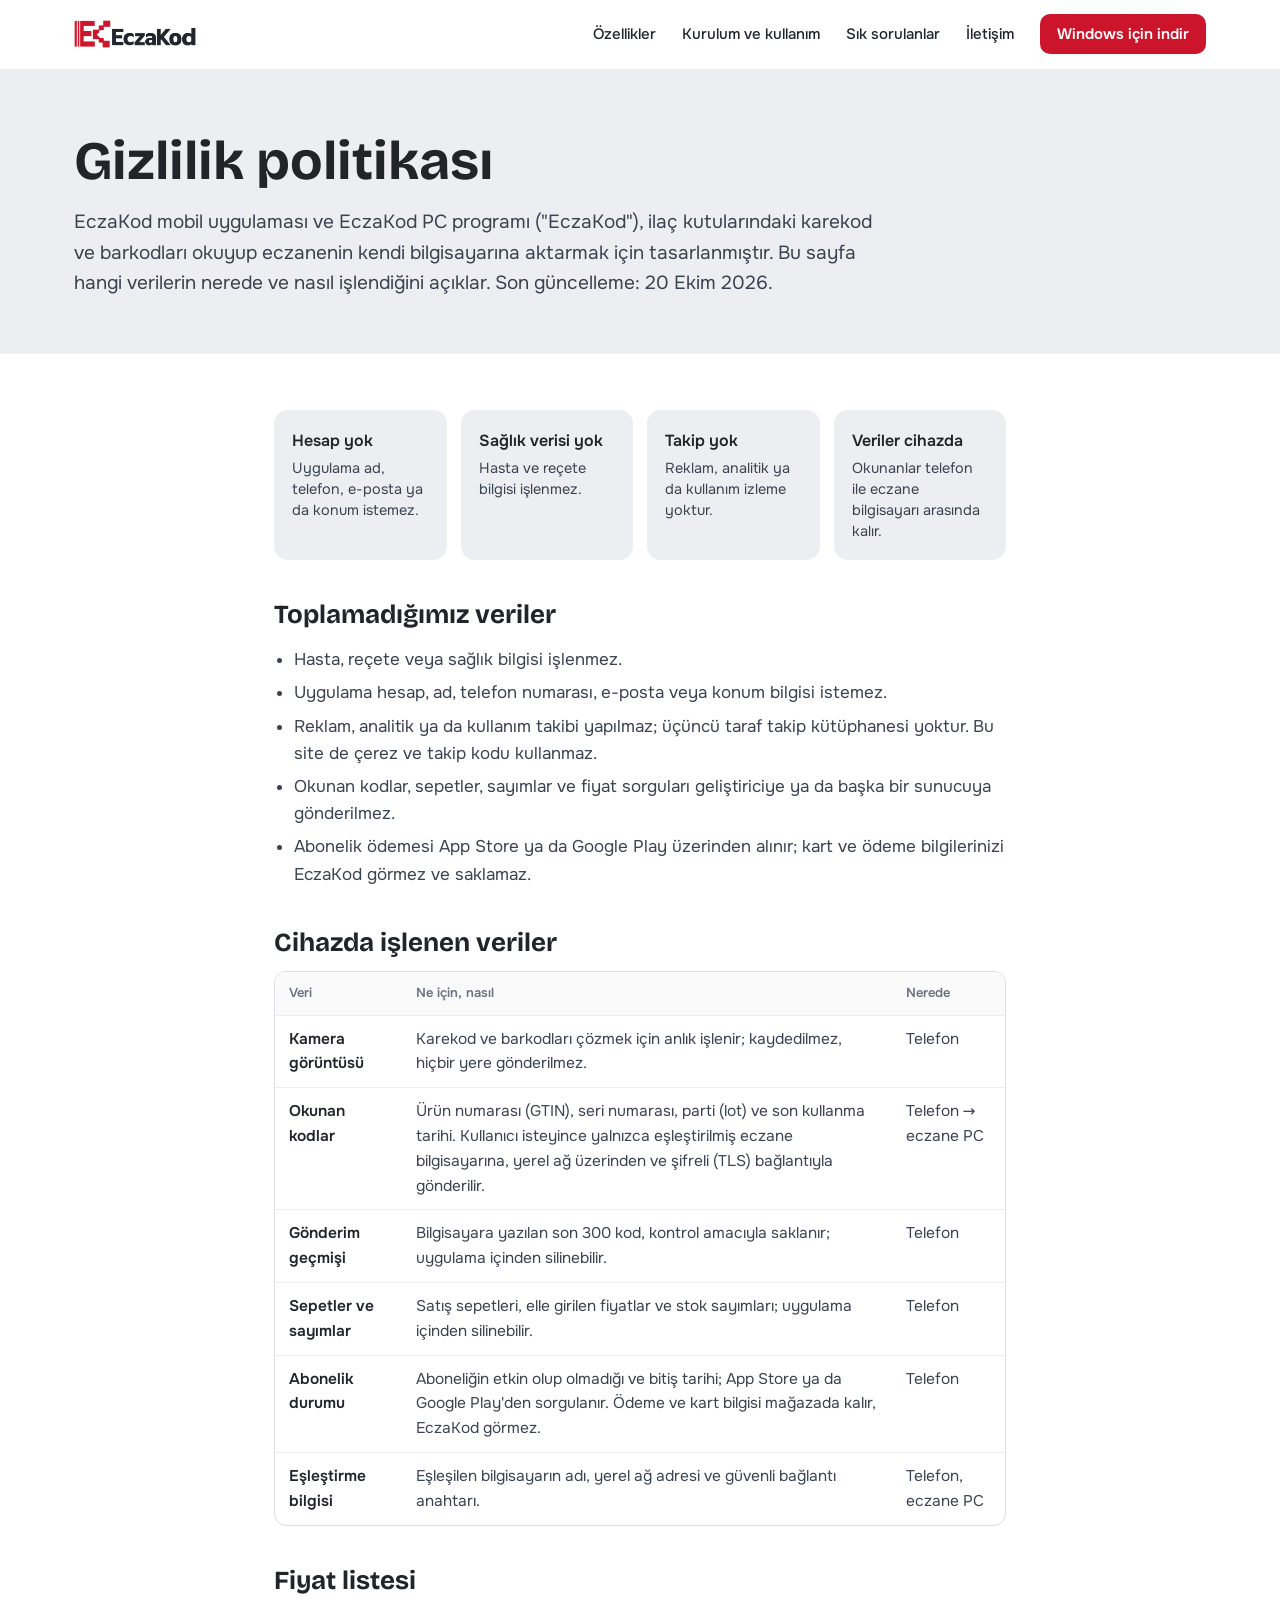
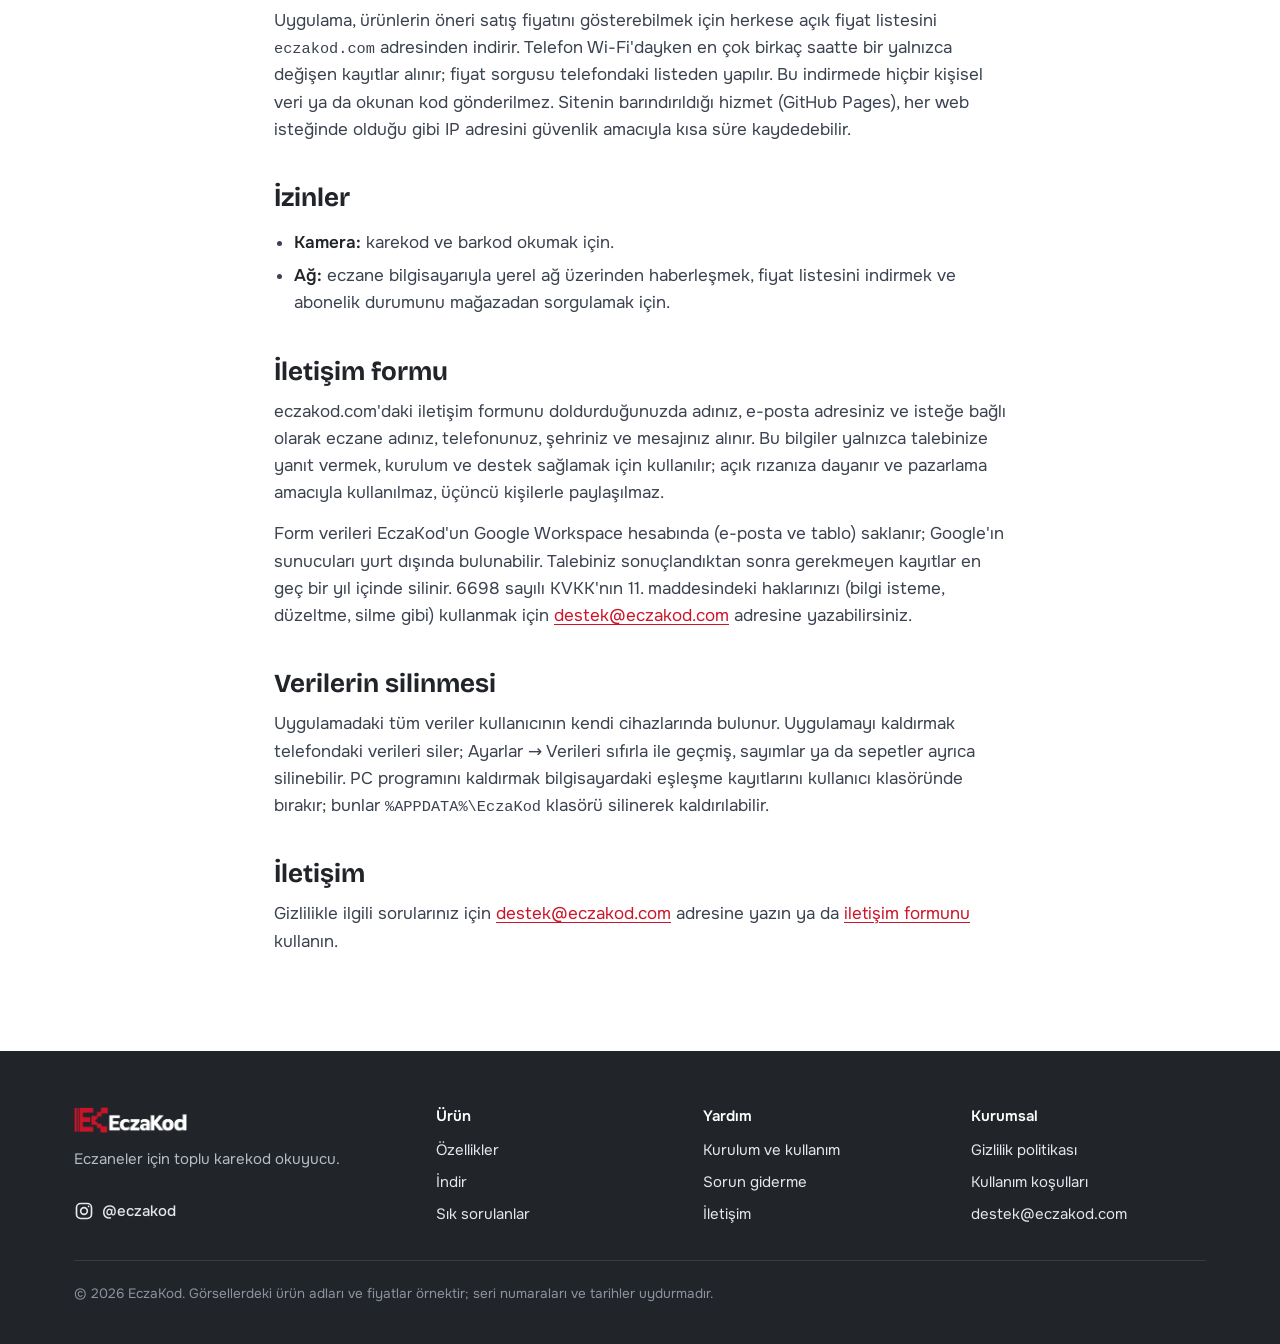
==== commit e4089154: "Instagram bağlantısı: altbilgi ve iletişim sayfası (@eczakod)" ====
--- a/gizlilik.html
+++ b/gizlilik.html
@@ -99,6 +99,7 @@
     <div>
       <img src="img/logo-dark.png" alt="EczaKod">
       <p>Eczaneler için toplu karekod okuyucu.</p>
+      <a class="sosyal" href="https://www.instagram.com/eczakod/" rel="me noopener" target="_blank"><svg width="20" height="20" viewBox="0 0 24 24" fill="none" stroke="currentColor" stroke-width="2" aria-hidden="true"><rect x="3" y="3" width="18" height="18" rx="5"/><circle cx="12" cy="12" r="4"/><circle cx="17.5" cy="6.5" r="1" fill="currentColor" stroke="none"/></svg>@eczakod</a>
     </div>
     <div><h3>Ürün</h3><ul><li><a href="./#ozellikler">Özellikler</a></li><li><a href="./#indir">İndir</a></li><li><a href="./#sss">Sık sorulanlar</a></li></ul></div>
     <div><h3>Yardım</h3><ul><li><a href="kurulum.html">Kurulum ve kullanım</a></li><li><a href="kurulum.html#sorunlar">Sorun giderme</a></li><li><a href="iletisim.html">İletişim</a></li></ul></div>
--- a/css/site.css
+++ b/css/site.css
@@ -120,6 +120,8 @@
 .alt ul { list-style: none; padding: 0; margin: 0; display: grid; gap: 8px; }
 .alt a { color: #E4E7EB; text-decoration: none; }
 .alt a:hover { color: #fff; text-decoration: underline; }
+.alt .sosyal { display: inline-flex; align-items: center; gap: 8px; margin-top: 14px; color: #E4E7EB; text-decoration: none; font-weight: 500; }
+.alt .sosyal:hover { color: #fff; }
 .alt .telif { grid-column: 1 / -1; border-top: 1px solid rgba(255,255,255,.1); padding-top: 22px; font-size: 13.5px; color: #8C939F; }
 
 /* Sayfa başlığı (iç sayfalar) */
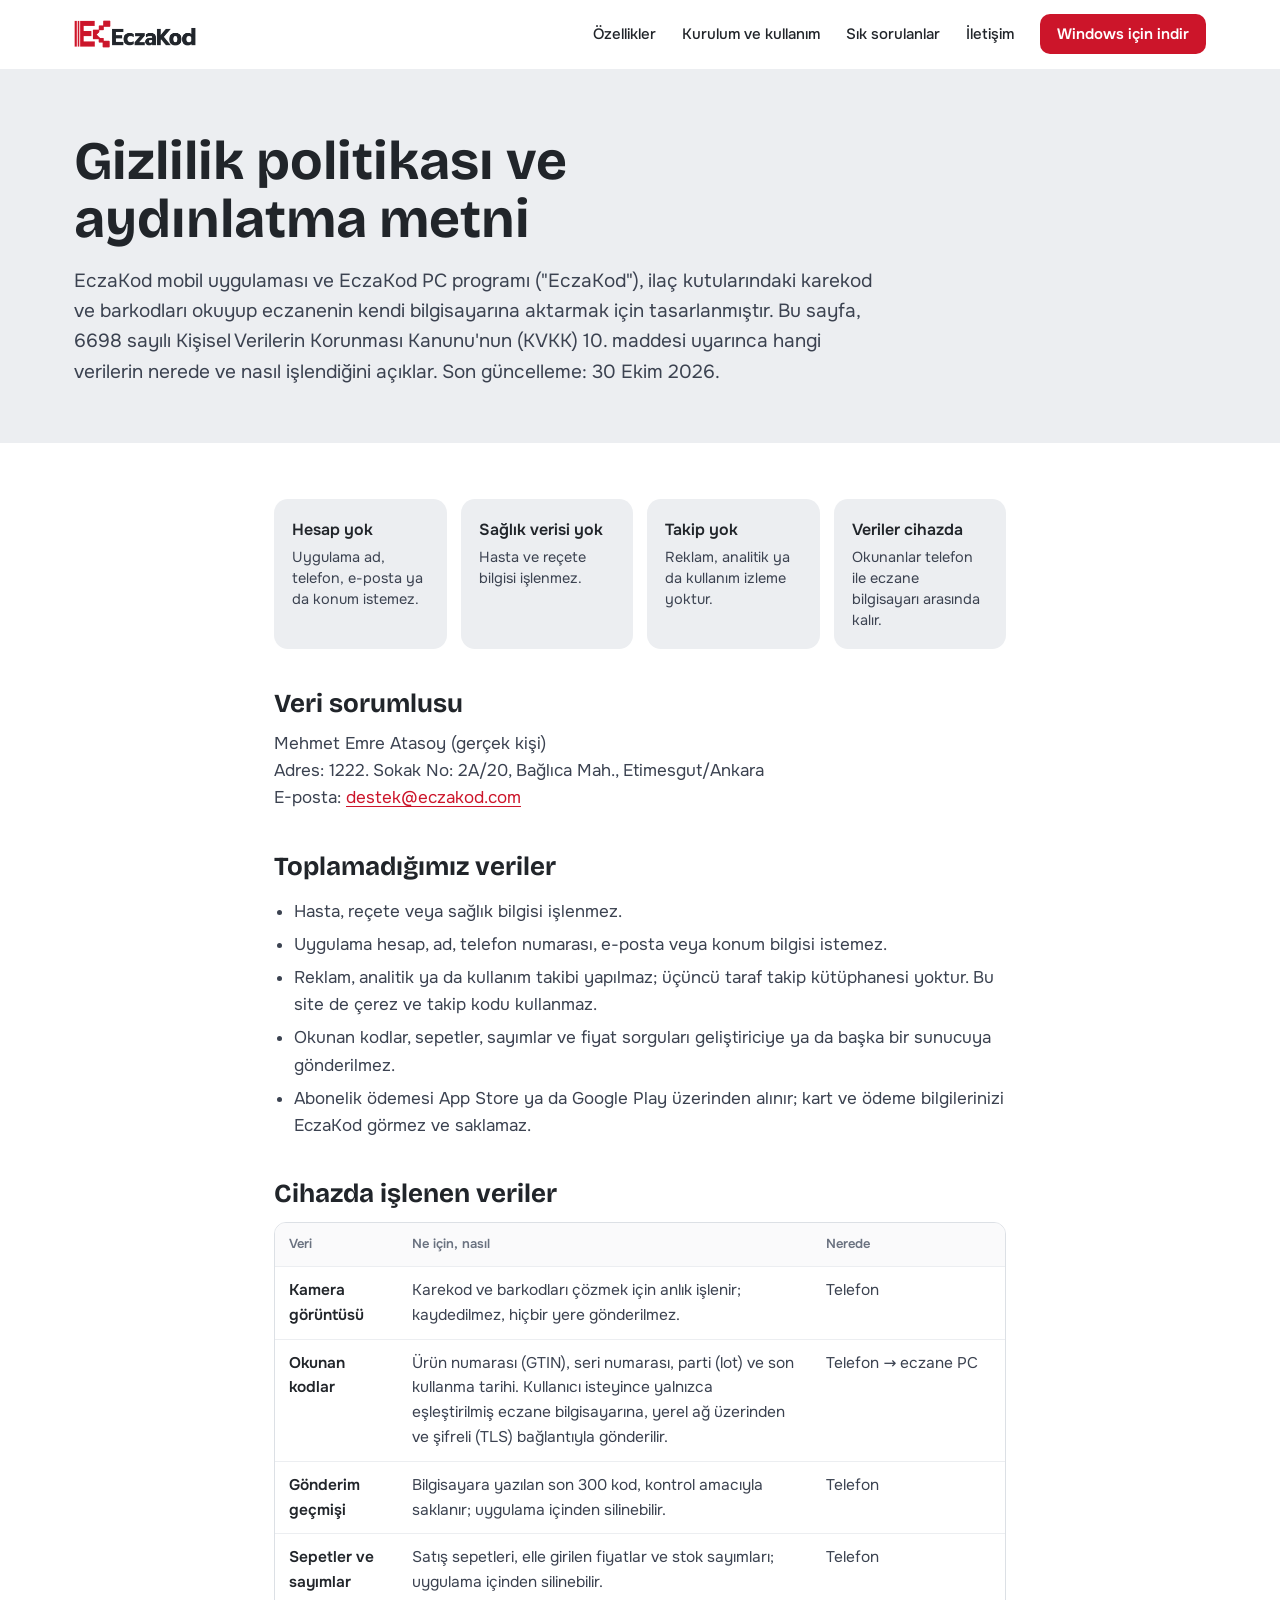
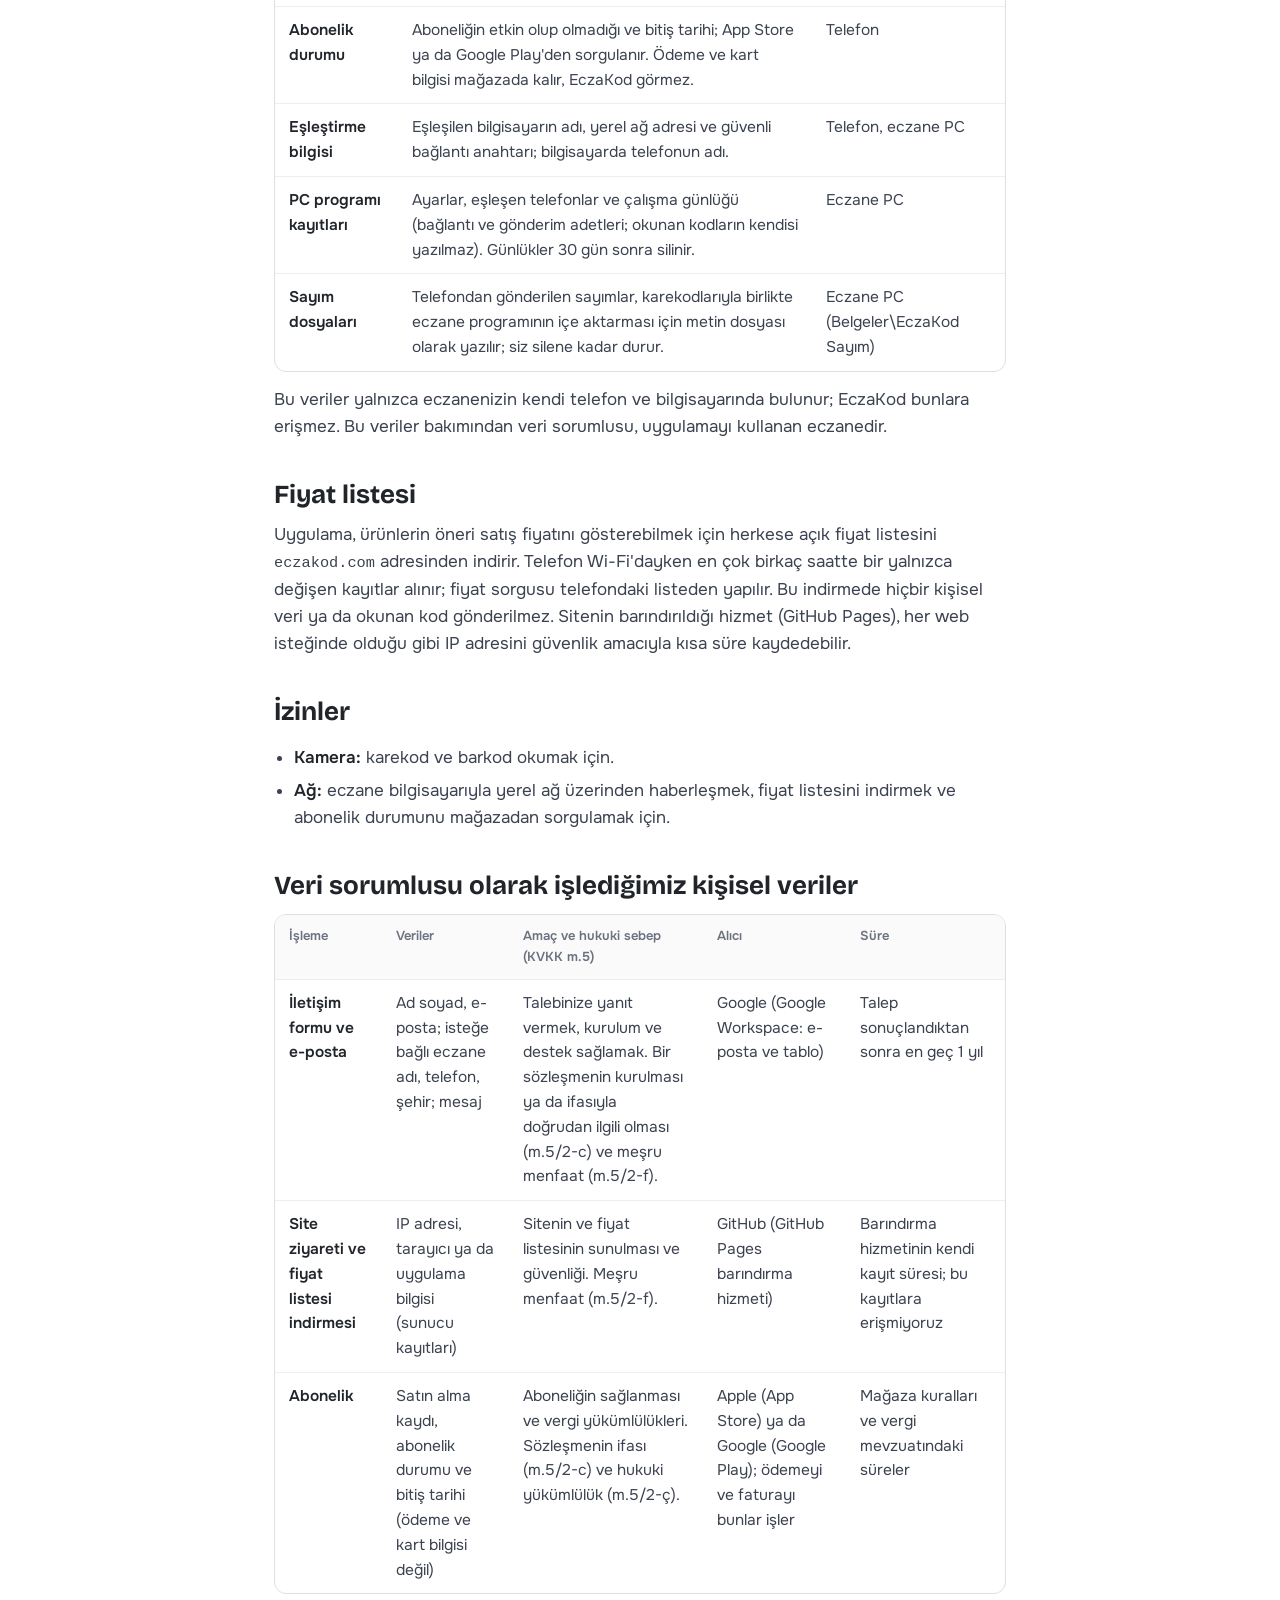
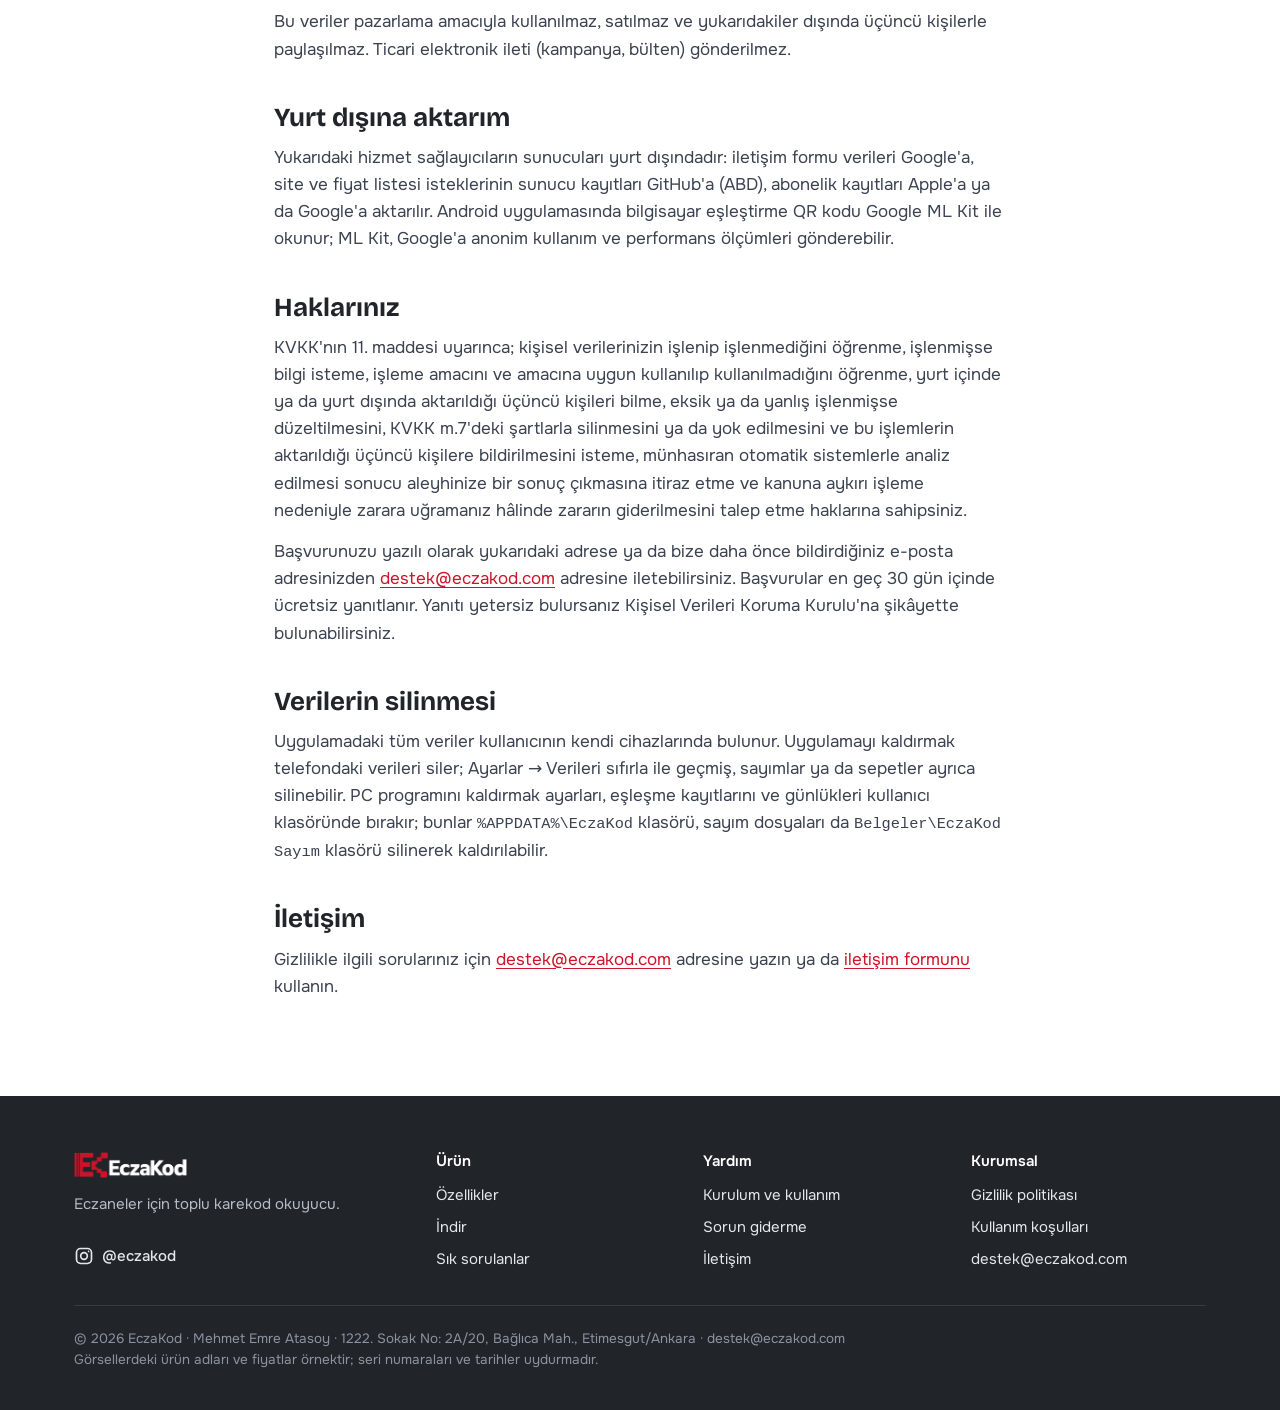
==== commit e3d6f7cb: "Künye, satıcı ve veri sorumlusu bilgisi; aydınlatma metni (amaç, hukuki sebep, alıcı, süre, yurt dış" ====
--- a/gizlilik.html
+++ b/gizlilik.html
@@ -30,9 +30,10 @@
 <main id="icerik">
 <div class="sayfa-bas">
   <div class="ic">
-    <h1>Gizlilik politikası</h1>
+    <h1>Gizlilik politikası ve aydınlatma metni</h1>
     <p>EczaKod mobil uygulaması ve EczaKod PC programı ("EczaKod"), ilaç kutularındaki karekod ve barkodları okuyup eczanenin kendi
-      bilgisayarına aktarmak için tasarlanmıştır. Bu sayfa hangi verilerin nerede ve nasıl işlendiğini açıklar. Son güncelleme: 20 Ekim 2026.</p>
+      bilgisayarına aktarmak için tasarlanmıştır. Bu sayfa, 6698 sayılı Kişisel Verilerin Korunması Kanunu'nun (KVKK) 10. maddesi
+      uyarınca hangi verilerin nerede ve nasıl işlendiğini açıklar. Son güncelleme: 30 Ekim 2026.</p>
   </div>
 </div>
 
@@ -43,6 +44,10 @@
     <div><b>Takip yok</b><span>Reklam, analitik ya da kullanım izleme yoktur.</span></div>
     <div><b>Veriler cihazda</b><span>Okunanlar telefon ile eczane bilgisayarı arasında kalır.</span></div>
   </div>
+
+  <h2>Veri sorumlusu</h2>
+  <p>Mehmet Emre Atasoy (gerçek kişi)<br>Adres: 1222. Sokak No: 2A/20, Bağlıca Mah., Etimesgut/Ankara<br>
+    E-posta: <a href="mailto:destek@eczakod.com">destek@eczakod.com</a></p>
 
   <h2>Toplamadığımız veriler</h2>
   <ul>
@@ -61,8 +66,12 @@
     <tr><td>Gönderim geçmişi</td><td>Bilgisayara yazılan son 300 kod, kontrol amacıyla saklanır; uygulama içinden silinebilir.</td><td>Telefon</td></tr>
     <tr><td>Sepetler ve sayımlar</td><td>Satış sepetleri, elle girilen fiyatlar ve stok sayımları; uygulama içinden silinebilir.</td><td>Telefon</td></tr>
     <tr><td>Abonelik durumu</td><td>Aboneliğin etkin olup olmadığı ve bitiş tarihi; App Store ya da Google Play'den sorgulanır. Ödeme ve kart bilgisi mağazada kalır, EczaKod görmez.</td><td>Telefon</td></tr>
-    <tr><td>Eşleştirme bilgisi</td><td>Eşleşilen bilgisayarın adı, yerel ağ adresi ve güvenli bağlantı anahtarı.</td><td>Telefon, eczane PC</td></tr>
+    <tr><td>Eşleştirme bilgisi</td><td>Eşleşilen bilgisayarın adı, yerel ağ adresi ve güvenli bağlantı anahtarı; bilgisayarda telefonun adı.</td><td>Telefon, eczane PC</td></tr>
+    <tr><td>PC programı kayıtları</td><td>Ayarlar, eşleşen telefonlar ve çalışma günlüğü (bağlantı ve gönderim adetleri; okunan kodların kendisi yazılmaz). Günlükler 30 gün sonra silinir.</td><td>Eczane PC</td></tr>
+    <tr><td>Sayım dosyaları</td><td>Telefondan gönderilen sayımlar, karekodlarıyla birlikte eczane programının içe aktarması için metin dosyası olarak yazılır; siz silene kadar durur.</td><td>Eczane PC (Belgeler\EczaKod Sayım)</td></tr>
   </table></div>
+  <p>Bu veriler yalnızca eczanenizin kendi telefon ve bilgisayarında bulunur; EczaKod bunlara erişmez. Bu veriler bakımından
+    veri sorumlusu, uygulamayı kullanan eczanedir.</p>
 
   <h2>Fiyat listesi</h2>
   <p>Uygulama, ürünlerin öneri satış fiyatını gösterebilmek için herkese açık fiyat listesini <code>eczakod.com</code> adresinden indirir.
@@ -76,18 +85,43 @@
     <li><b>Ağ:</b> eczane bilgisayarıyla yerel ağ üzerinden haberleşmek, fiyat listesini indirmek ve abonelik durumunu mağazadan sorgulamak için.</li>
   </ul>
 
-  <h2 id="iletisim-formu">İletişim formu</h2>
-  <p>eczakod.com'daki iletişim formunu doldurduğunuzda adınız, e-posta adresiniz ve isteğe bağlı olarak eczane adınız, telefonunuz, şehriniz ve
-    mesajınız alınır. Bu bilgiler yalnızca talebinize yanıt vermek, kurulum ve destek sağlamak için kullanılır; açık rızanıza dayanır ve
-    pazarlama amacıyla kullanılmaz, üçüncü kişilerle paylaşılmaz.</p>
-  <p>Form verileri EczaKod'un Google Workspace hesabında (e-posta ve tablo) saklanır; Google'ın sunucuları yurt dışında bulunabilir.
-    Talebiniz sonuçlandıktan sonra gerekmeyen kayıtlar en geç bir yıl içinde silinir. 6698 sayılı KVKK'nın 11. maddesindeki haklarınızı
-    (bilgi isteme, düzeltme, silme gibi) kullanmak için <a href="mailto:destek@eczakod.com">destek@eczakod.com</a> adresine yazabilirsiniz.</p>
+  <h2 id="islenen-veriler">Veri sorumlusu olarak işlediğimiz kişisel veriler</h2>
+  <div class="tablo"><table>
+    <tr><th>İşleme</th><th>Veriler</th><th>Amaç ve hukuki sebep (KVKK m.5)</th><th>Alıcı</th><th>Süre</th></tr>
+    <tr id="iletisim-formu"><td>İletişim formu ve e-posta</td><td>Ad soyad, e-posta; isteğe bağlı eczane adı, telefon, şehir; mesaj</td>
+      <td>Talebinize yanıt vermek, kurulum ve destek sağlamak. Bir sözleşmenin kurulması ya da ifasıyla doğrudan ilgili olması (m.5/2-c)
+        ve meşru menfaat (m.5/2-f).</td>
+      <td>Google (Google Workspace: e-posta ve tablo)</td><td>Talep sonuçlandıktan sonra en geç 1 yıl</td></tr>
+    <tr><td>Site ziyareti ve fiyat listesi indirmesi</td><td>IP adresi, tarayıcı ya da uygulama bilgisi (sunucu kayıtları)</td>
+      <td>Sitenin ve fiyat listesinin sunulması ve güvenliği. Meşru menfaat (m.5/2-f).</td>
+      <td>GitHub (GitHub Pages barındırma hizmeti)</td><td>Barındırma hizmetinin kendi kayıt süresi; bu kayıtlara erişmiyoruz</td></tr>
+    <tr><td>Abonelik</td><td>Satın alma kaydı, abonelik durumu ve bitiş tarihi (ödeme ve kart bilgisi değil)</td>
+      <td>Aboneliğin sağlanması ve vergi yükümlülükleri. Sözleşmenin ifası (m.5/2-c) ve hukuki yükümlülük (m.5/2-ç).</td>
+      <td>Apple (App Store) ya da Google (Google Play); ödemeyi ve faturayı bunlar işler</td><td>Mağaza kuralları ve vergi mevzuatındaki süreler</td></tr>
+  </table></div>
+  <p>Bu veriler pazarlama amacıyla kullanılmaz, satılmaz ve yukarıdakiler dışında üçüncü kişilerle paylaşılmaz. Ticari elektronik ileti
+    (kampanya, bülten) gönderilmez.</p>
+
+  <h2 id="yurt-disi">Yurt dışına aktarım</h2>
+  <p>Yukarıdaki hizmet sağlayıcıların sunucuları yurt dışındadır: iletişim formu verileri Google'a, site ve fiyat listesi isteklerinin
+    sunucu kayıtları GitHub'a (ABD), abonelik kayıtları Apple'a ya da Google'a aktarılır. Android uygulamasında bilgisayar eşleştirme
+    QR kodu Google ML Kit ile okunur; ML Kit, Google'a anonim kullanım ve performans ölçümleri gönderebilir.</p>
+
+  <h2 id="haklar">Haklarınız</h2>
+  <p>KVKK'nın 11. maddesi uyarınca; kişisel verilerinizin işlenip işlenmediğini öğrenme, işlenmişse bilgi isteme, işleme amacını ve amacına
+    uygun kullanılıp kullanılmadığını öğrenme, yurt içinde ya da yurt dışında aktarıldığı üçüncü kişileri bilme, eksik ya da yanlış
+    işlenmişse düzeltilmesini, KVKK m.7'deki şartlarla silinmesini ya da yok edilmesini ve bu işlemlerin aktarıldığı üçüncü kişilere
+    bildirilmesini isteme, münhasıran otomatik sistemlerle analiz edilmesi sonucu aleyhinize bir sonuç çıkmasına itiraz etme ve kanuna
+    aykırı işleme nedeniyle zarara uğramanız hâlinde zararın giderilmesini talep etme haklarına sahipsiniz.</p>
+  <p>Başvurunuzu yazılı olarak yukarıdaki adrese ya da bize daha önce bildirdiğiniz e-posta adresinizden
+    <a href="mailto:destek@eczakod.com">destek@eczakod.com</a> adresine iletebilirsiniz. Başvurular en geç 30 gün içinde ücretsiz
+    yanıtlanır. Yanıtı yetersiz bulursanız Kişisel Verileri Koruma Kurulu'na şikâyette bulunabilirsiniz.</p>
 
   <h2>Verilerin silinmesi</h2>
   <p>Uygulamadaki tüm veriler kullanıcının kendi cihazlarında bulunur. Uygulamayı kaldırmak telefondaki verileri siler; Ayarlar → Verileri sıfırla
-    ile geçmiş, sayımlar ya da sepetler ayrıca silinebilir. PC programını kaldırmak bilgisayardaki eşleşme kayıtlarını kullanıcı klasöründe
-    bırakır; bunlar <code>%APPDATA%\EczaKod</code> klasörü silinerek kaldırılabilir.</p>
+    ile geçmiş, sayımlar ya da sepetler ayrıca silinebilir. PC programını kaldırmak ayarları, eşleşme kayıtlarını ve günlükleri
+    kullanıcı klasöründe bırakır; bunlar <code>%APPDATA%\EczaKod</code> klasörü, sayım dosyaları da
+    <code>Belgeler\EczaKod Sayım</code> klasörü silinerek kaldırılabilir.</p>
 
   <h2>İletişim</h2>
   <p>Gizlilikle ilgili sorularınız için <a href="mailto:destek@eczakod.com">destek@eczakod.com</a> adresine yazın ya da <a href="iletisim.html">iletişim formunu</a> kullanın.</p>
@@ -104,7 +138,7 @@
     <div><h3>Ürün</h3><ul><li><a href="./#ozellikler">Özellikler</a></li><li><a href="./#indir">İndir</a></li><li><a href="./#sss">Sık sorulanlar</a></li></ul></div>
     <div><h3>Yardım</h3><ul><li><a href="kurulum.html">Kurulum ve kullanım</a></li><li><a href="kurulum.html#sorunlar">Sorun giderme</a></li><li><a href="iletisim.html">İletişim</a></li></ul></div>
     <div><h3>Kurumsal</h3><ul><li><a href="gizlilik.html">Gizlilik politikası</a></li><li><a href="kosullar.html">Kullanım koşulları</a></li><li><a href="mailto:destek@eczakod.com">destek@eczakod.com</a></li></ul></div>
-    <p class="telif">© 2026 EczaKod. Görsellerdeki ürün adları ve fiyatlar örnektir; seri numaraları ve tarihler uydurmadır.</p>
+    <p class="telif">© 2026 EczaKod · Mehmet Emre Atasoy · 1222. Sokak No: 2A/20, Bağlıca Mah., Etimesgut/Ankara · destek@eczakod.com<br>Görsellerdeki ürün adları ve fiyatlar örnektir; seri numaraları ve tarihler uydurmadır.</p>
   </div>
 </footer>
 <script src="js/site.js" defer></script>
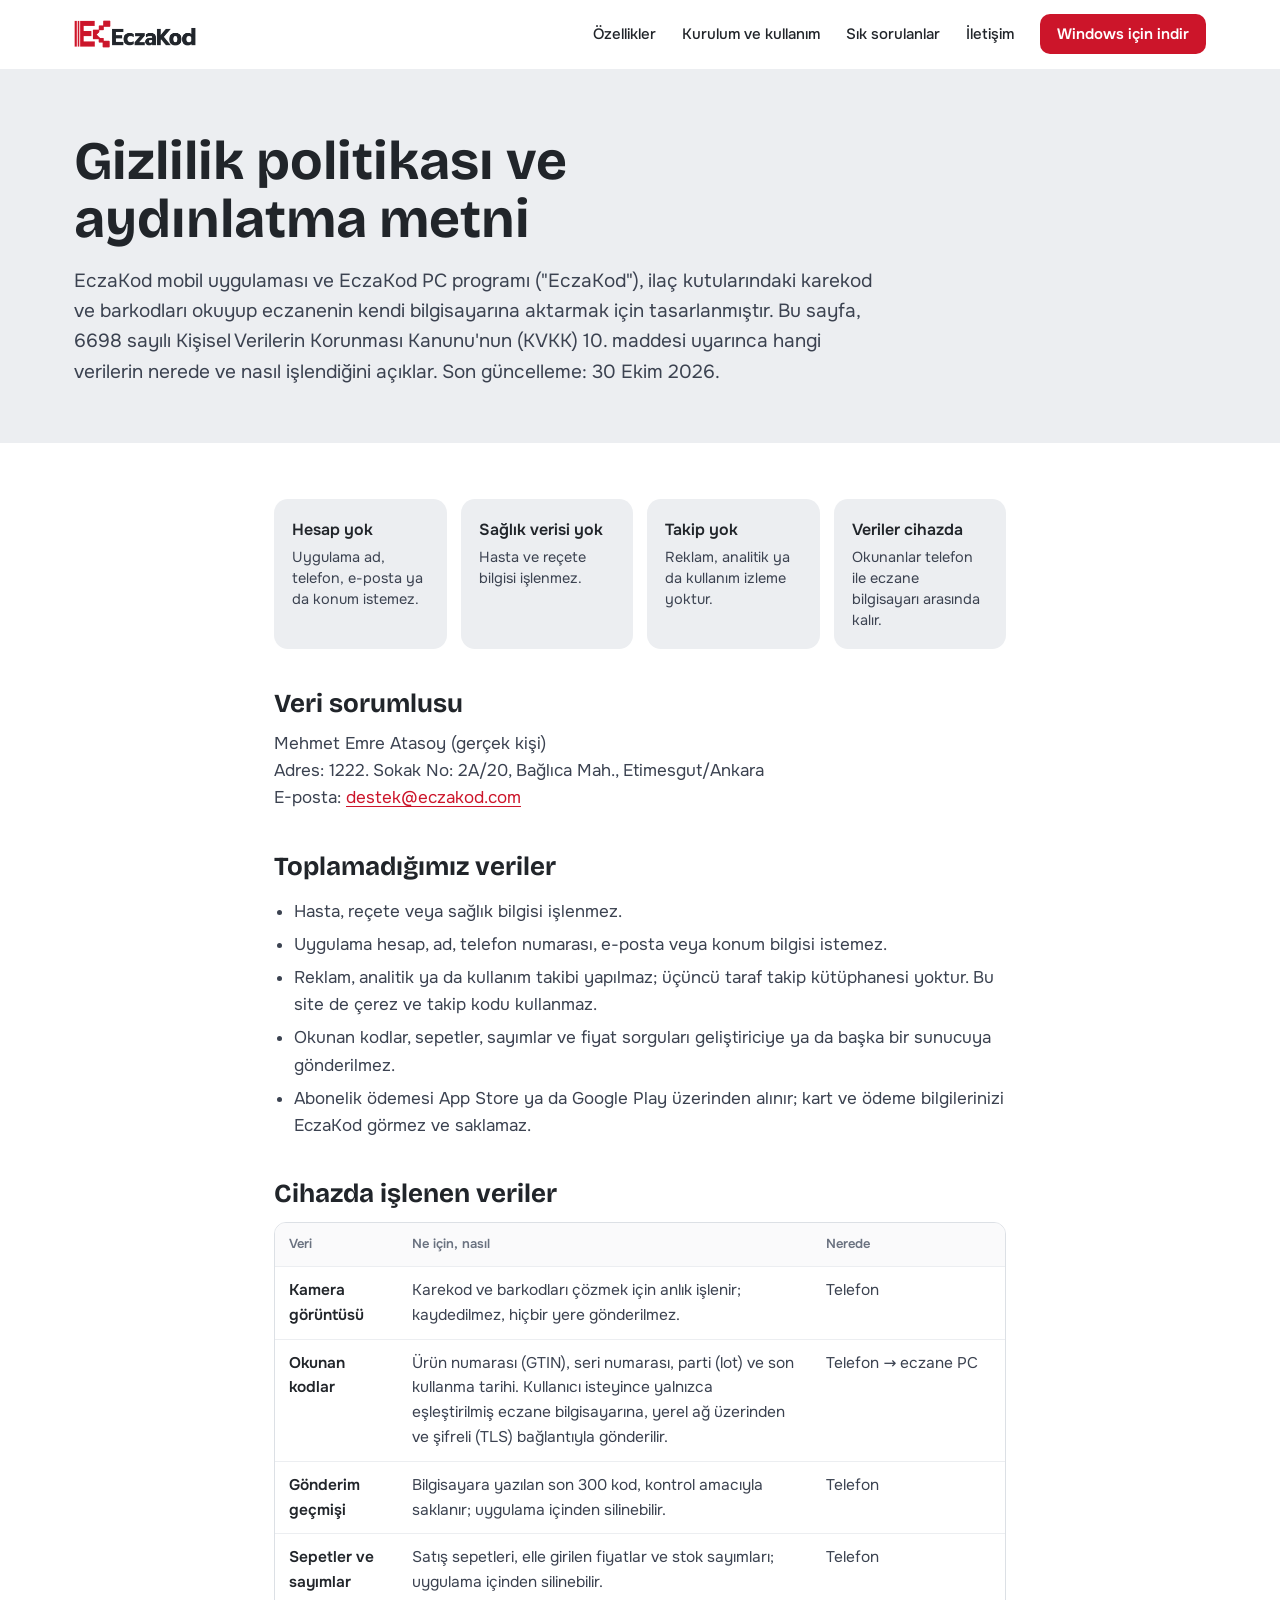
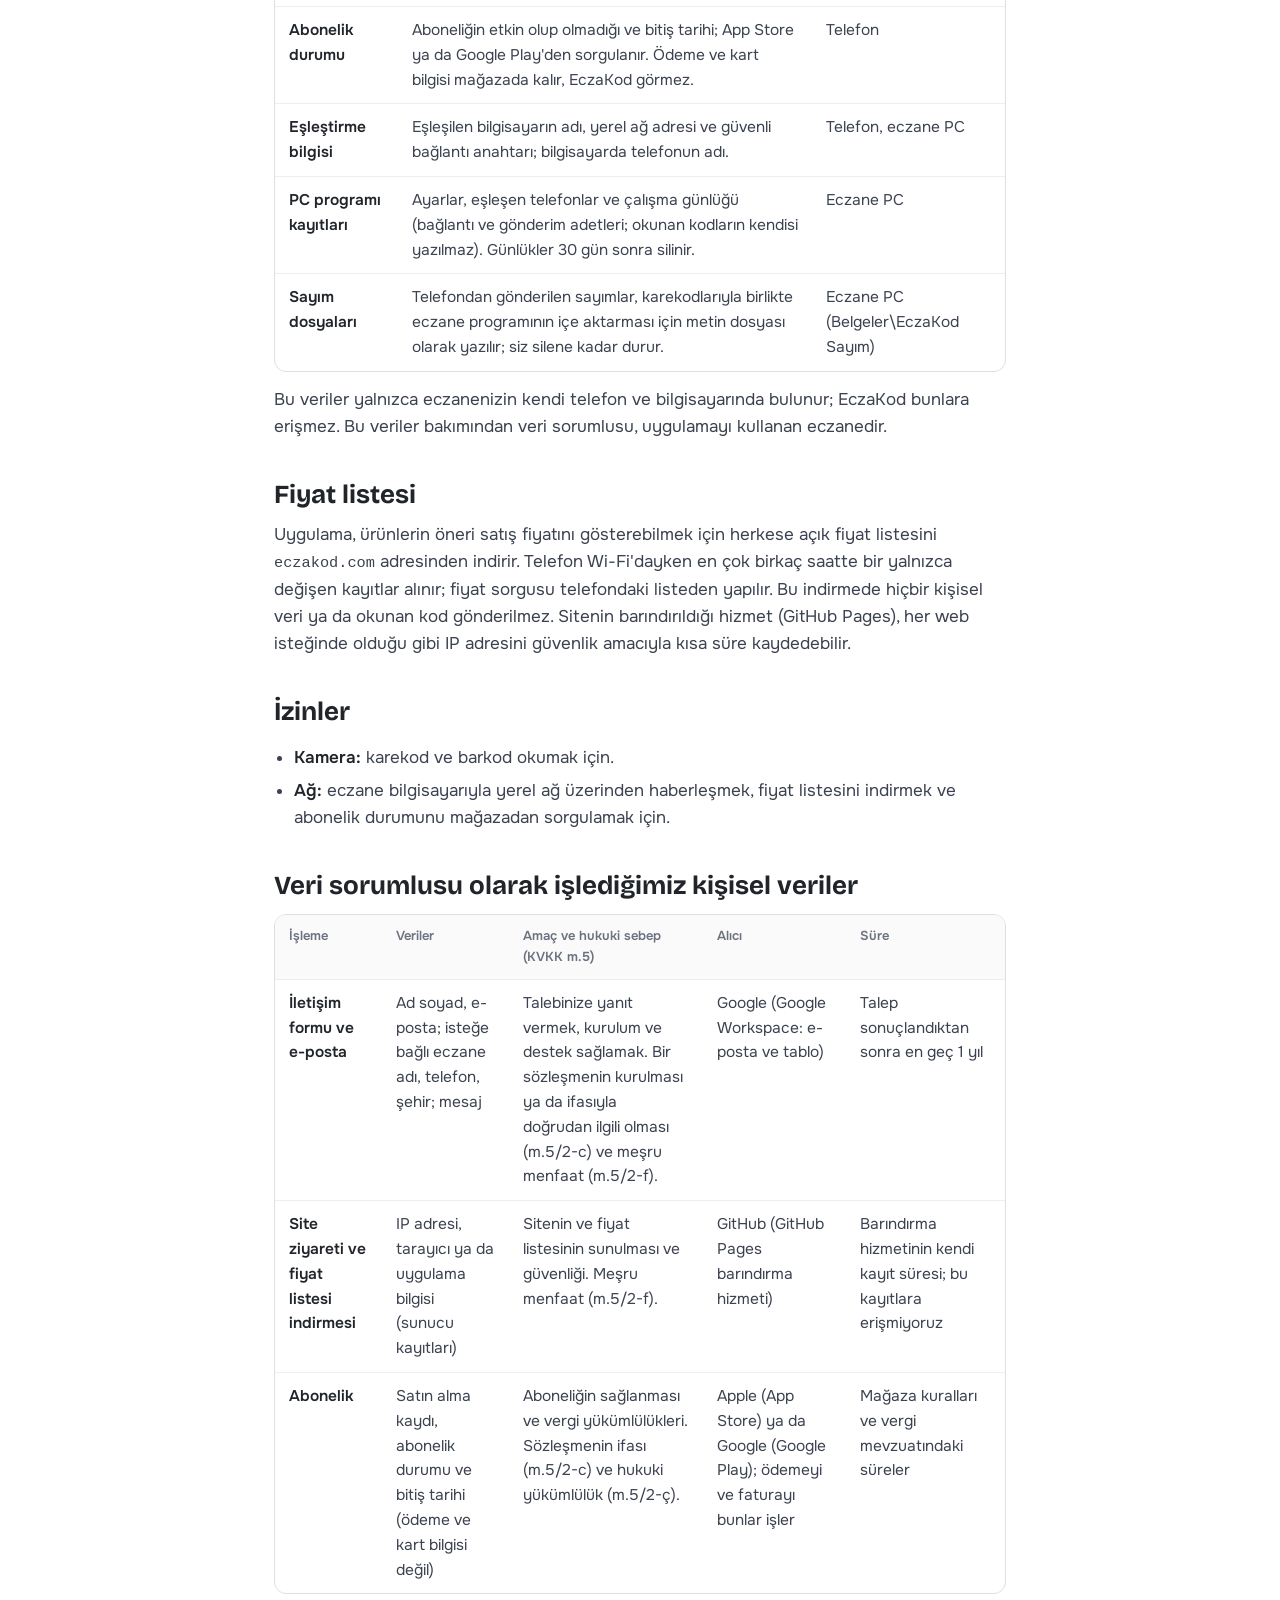
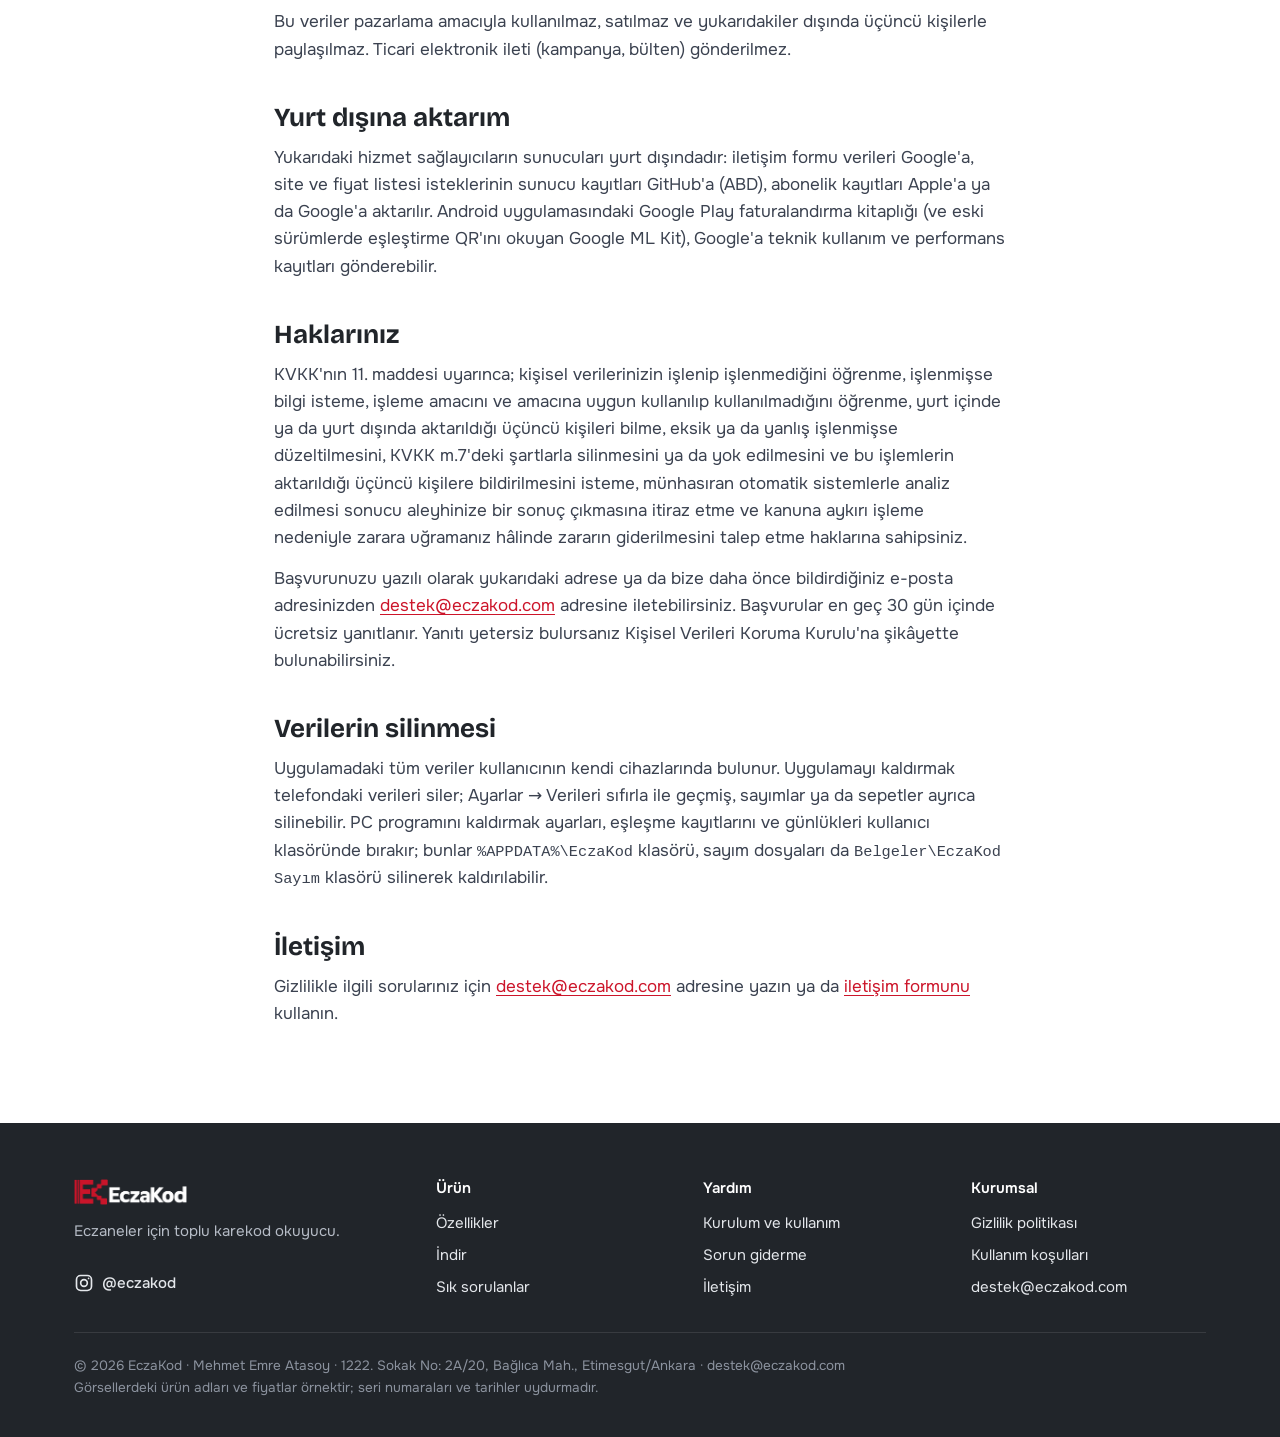
==== commit 3965d76a: "Gizlilik: Android'de Google'a giden teknik kayıtlar (Play faturalandırma, eski sürümlerde ML Kit)" ====
--- a/gizlilik.html
+++ b/gizlilik.html
@@ -104,8 +104,9 @@
 
   <h2 id="yurt-disi">Yurt dışına aktarım</h2>
   <p>Yukarıdaki hizmet sağlayıcıların sunucuları yurt dışındadır: iletişim formu verileri Google'a, site ve fiyat listesi isteklerinin
-    sunucu kayıtları GitHub'a (ABD), abonelik kayıtları Apple'a ya da Google'a aktarılır. Android uygulamasında bilgisayar eşleştirme
-    QR kodu Google ML Kit ile okunur; ML Kit, Google'a anonim kullanım ve performans ölçümleri gönderebilir.</p>
+    sunucu kayıtları GitHub'a (ABD), abonelik kayıtları Apple'a ya da Google'a aktarılır. Android uygulamasındaki Google Play
+    faturalandırma kitaplığı (ve eski sürümlerde eşleştirme QR'ını okuyan Google ML Kit), Google'a teknik
+    kullanım ve performans kayıtları gönderebilir.</p>
 
   <h2 id="haklar">Haklarınız</h2>
   <p>KVKK'nın 11. maddesi uyarınca; kişisel verilerinizin işlenip işlenmediğini öğrenme, işlenmişse bilgi isteme, işleme amacını ve amacına
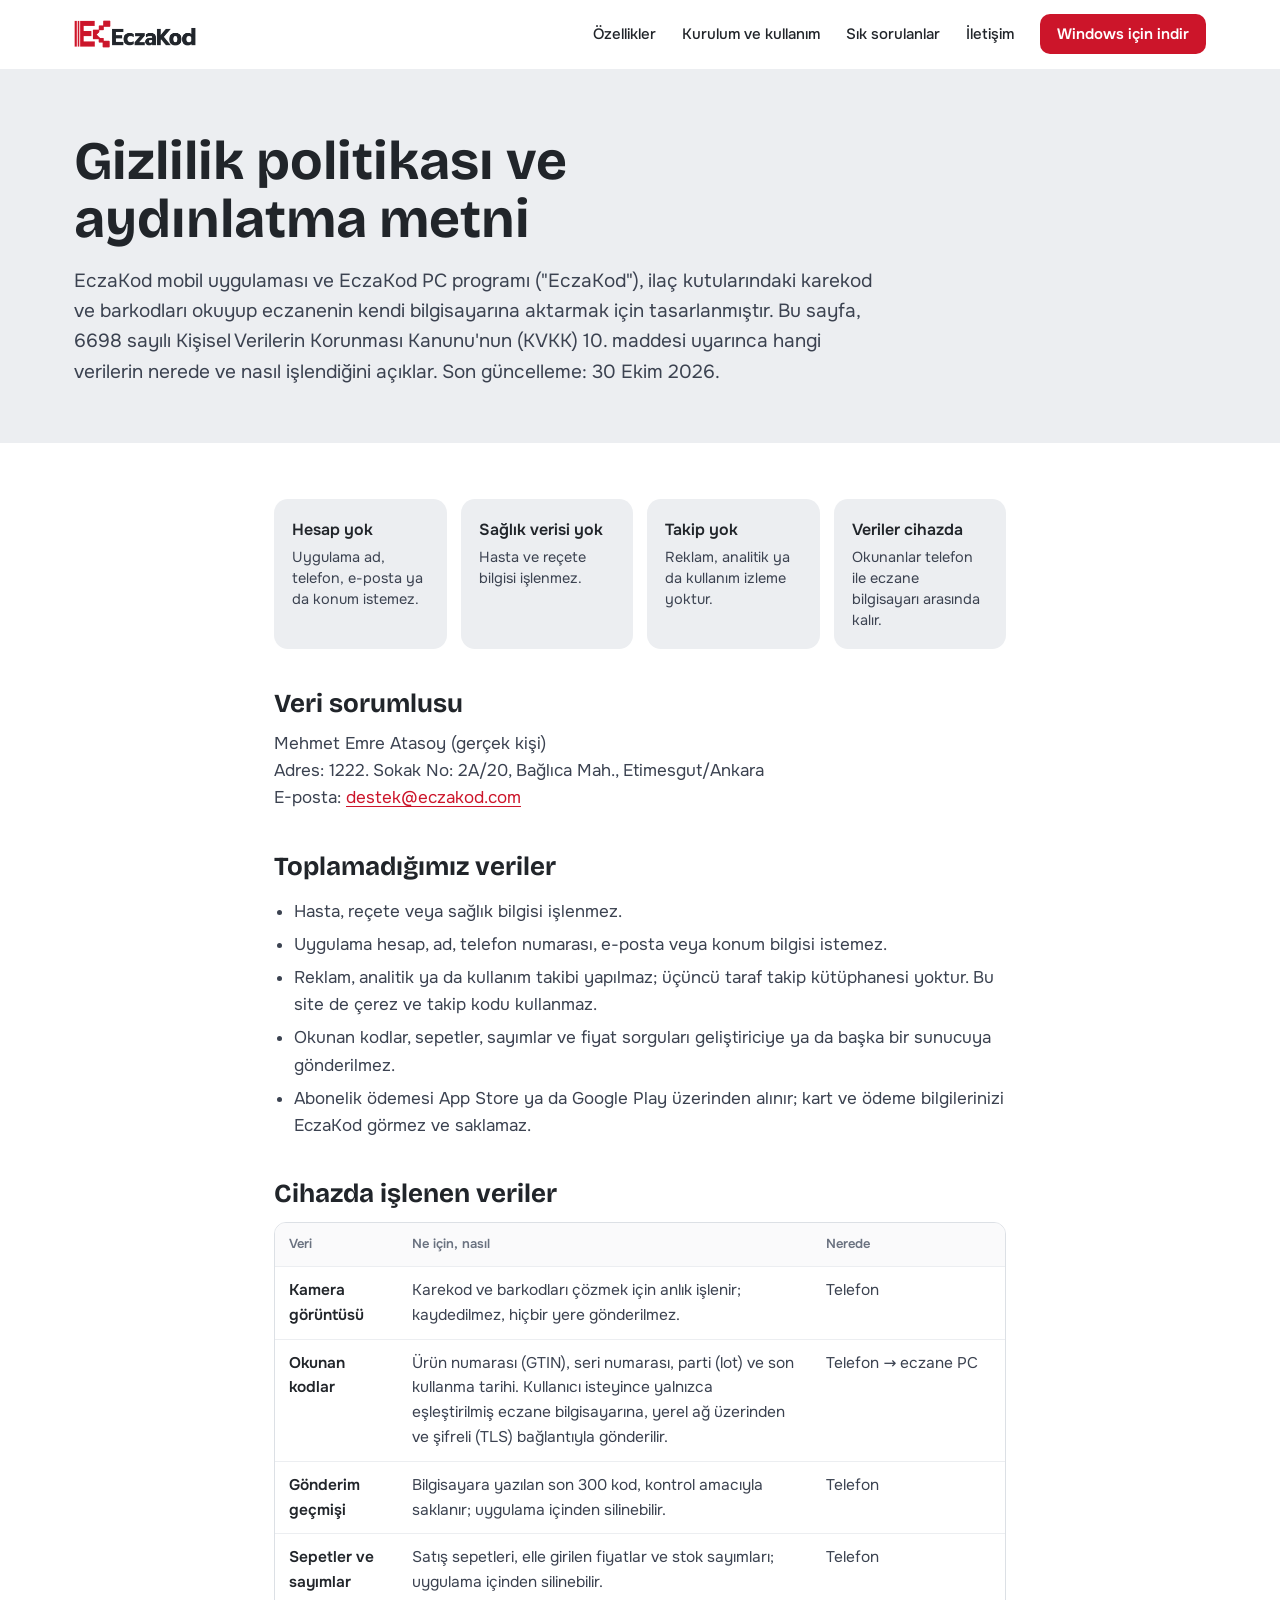
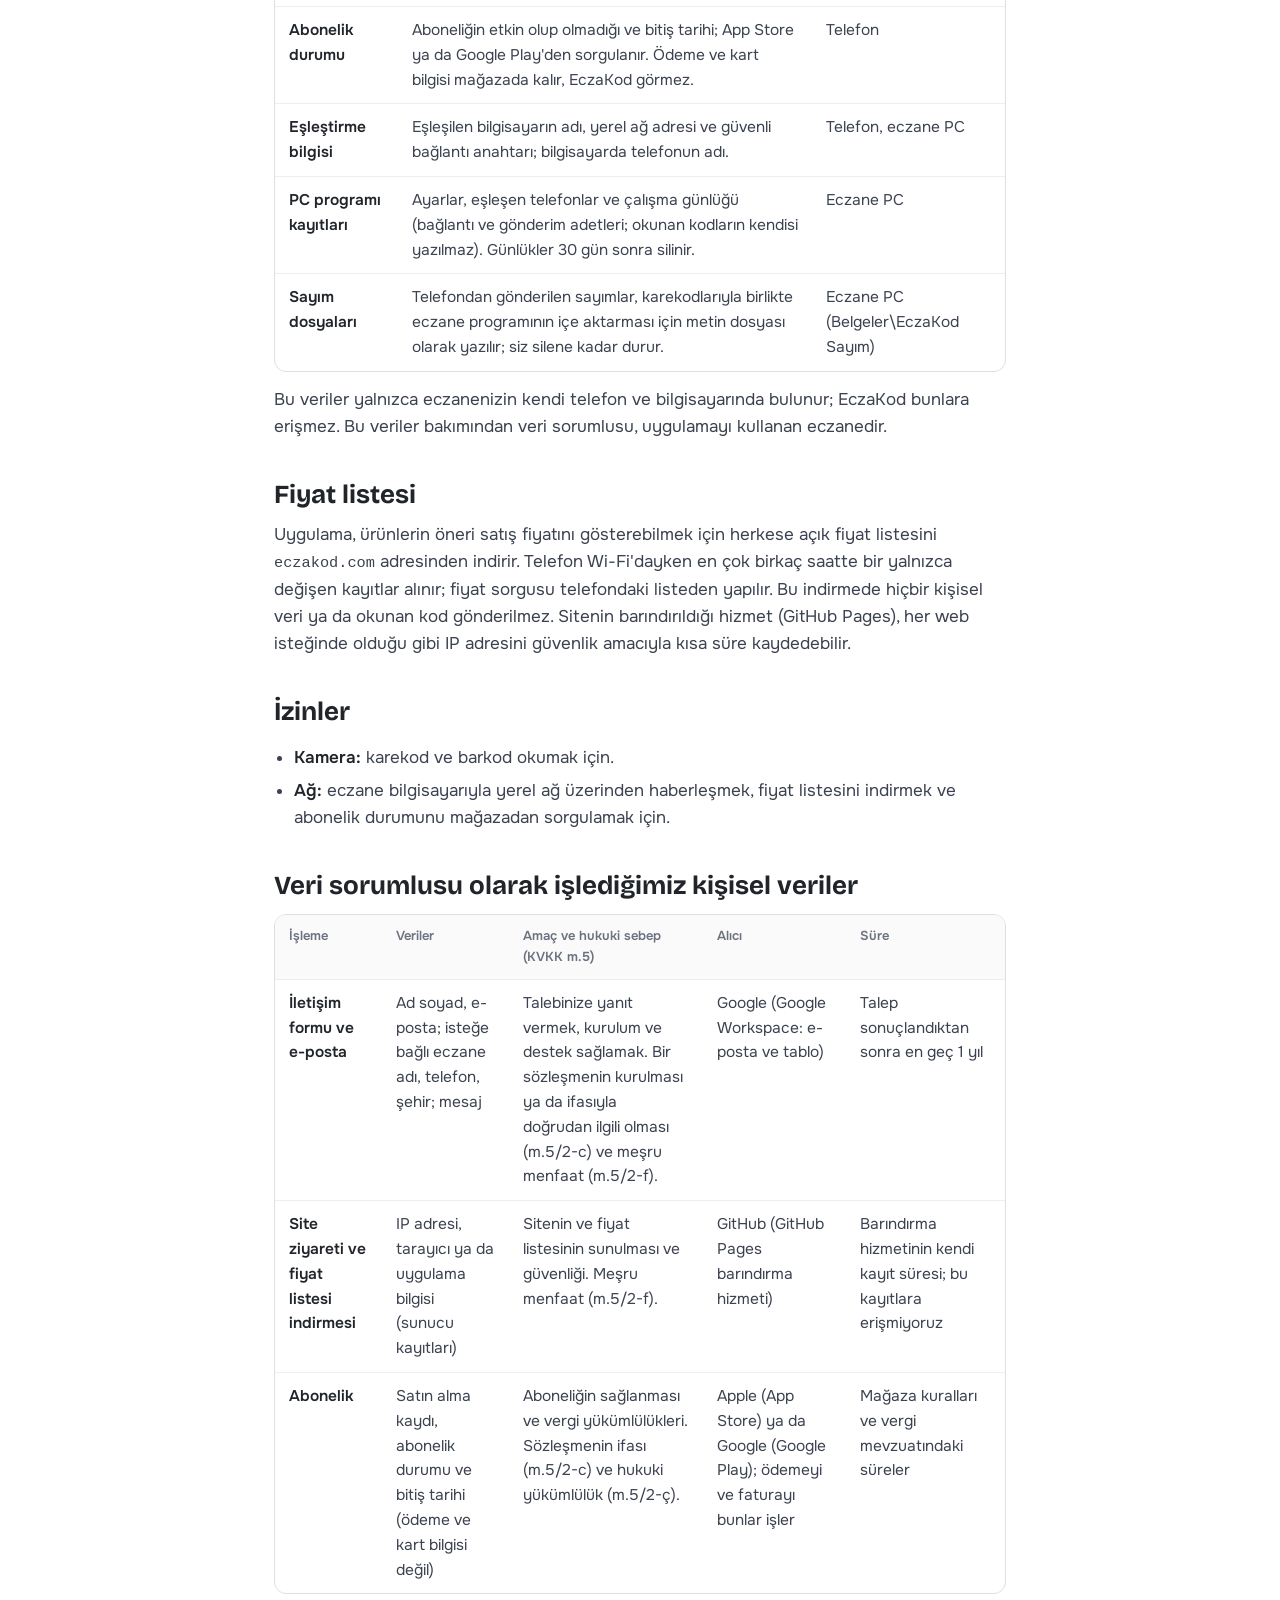
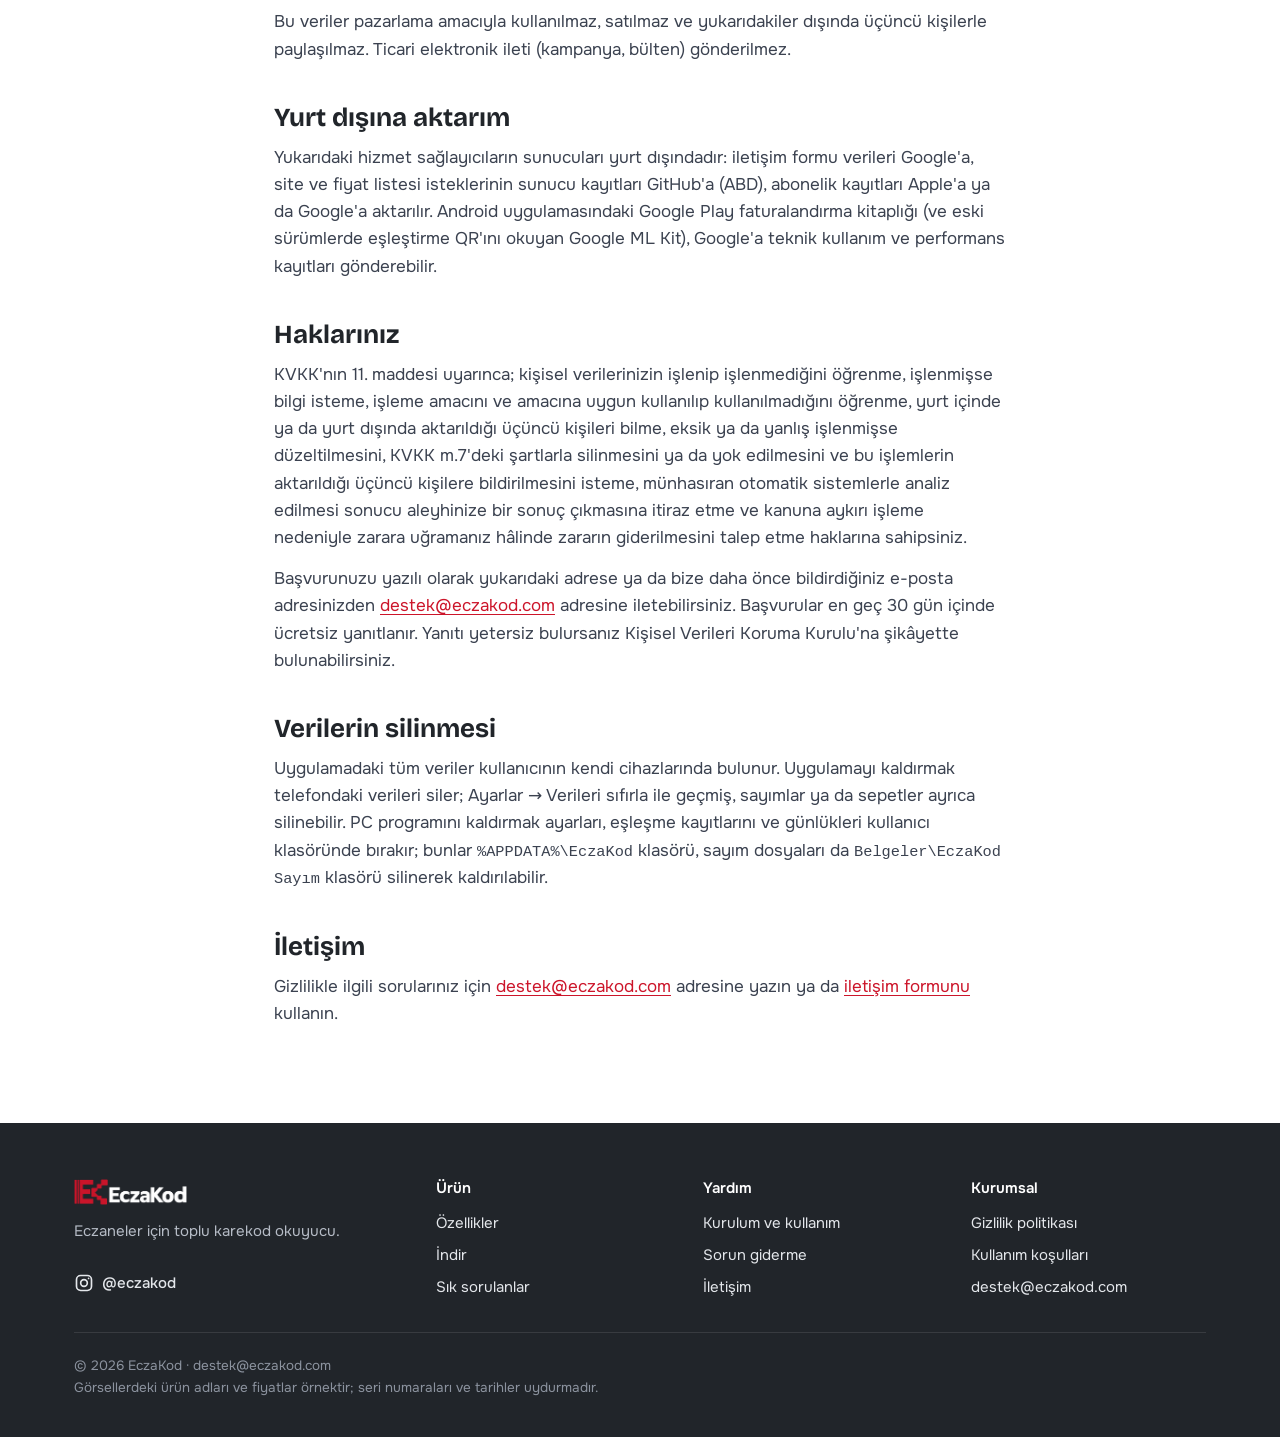
==== commit 50f1454c: "Alt bilgiden ad ve açık adres kaldırıldı" ====
--- a/gizlilik.html
+++ b/gizlilik.html
@@ -139,7 +139,7 @@
     <div><h3>Ürün</h3><ul><li><a href="./#ozellikler">Özellikler</a></li><li><a href="./#indir">İndir</a></li><li><a href="./#sss">Sık sorulanlar</a></li></ul></div>
     <div><h3>Yardım</h3><ul><li><a href="kurulum.html">Kurulum ve kullanım</a></li><li><a href="kurulum.html#sorunlar">Sorun giderme</a></li><li><a href="iletisim.html">İletişim</a></li></ul></div>
     <div><h3>Kurumsal</h3><ul><li><a href="gizlilik.html">Gizlilik politikası</a></li><li><a href="kosullar.html">Kullanım koşulları</a></li><li><a href="mailto:destek@eczakod.com">destek@eczakod.com</a></li></ul></div>
-    <p class="telif">© 2026 EczaKod · Mehmet Emre Atasoy · 1222. Sokak No: 2A/20, Bağlıca Mah., Etimesgut/Ankara · destek@eczakod.com<br>Görsellerdeki ürün adları ve fiyatlar örnektir; seri numaraları ve tarihler uydurmadır.</p>
+    <p class="telif">© 2026 EczaKod · destek@eczakod.com<br>Görsellerdeki ürün adları ve fiyatlar örnektir; seri numaraları ve tarihler uydurmadır.</p>
   </div>
 </footer>
 <script src="js/site.js" defer></script>
--- a/css/site.css
+++ b/css/site.css
@@ -157,6 +157,8 @@
 .giris .ozet { font-size: 19.5px; line-height: 1.55; max-width: 46ch; margin: 22px 0 30px; color: #C9CED6; }
 .giris .eylem { display: flex; flex-wrap: wrap; gap: 12px; align-items: center; }
 .giris .not { font-size: 14.5px; color: #969DA9; margin-top: 16px; }
+.giris .magaza { height: 48px; min-width: 0; background: #000; border: 1px solid #4B5260; }
+.giris .magaza:hover { border-color: #8C939F; }
 
 /* Sahne: telefon okur, program penceresine satır satır yazılır */
 .sahne { position: relative; display: grid; grid-template-columns: 216px minmax(0, 1fr); align-items: center; }
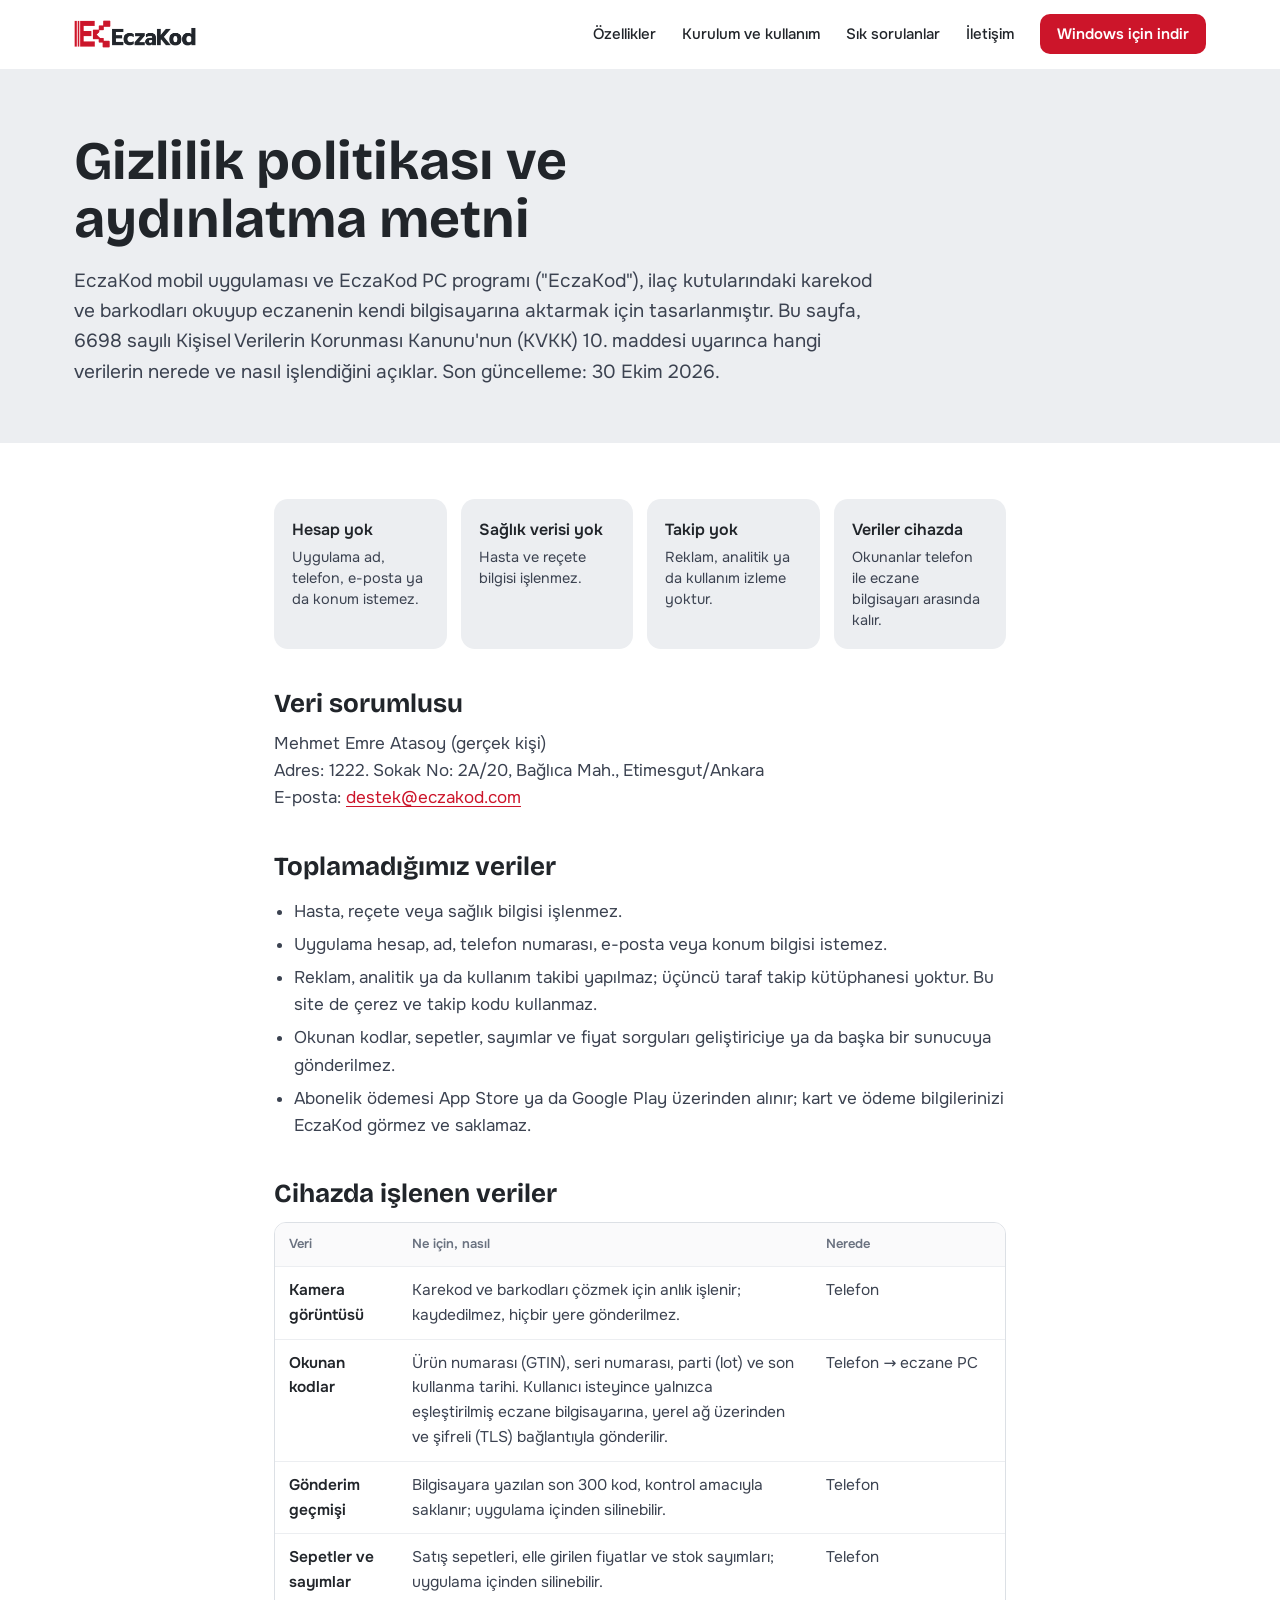
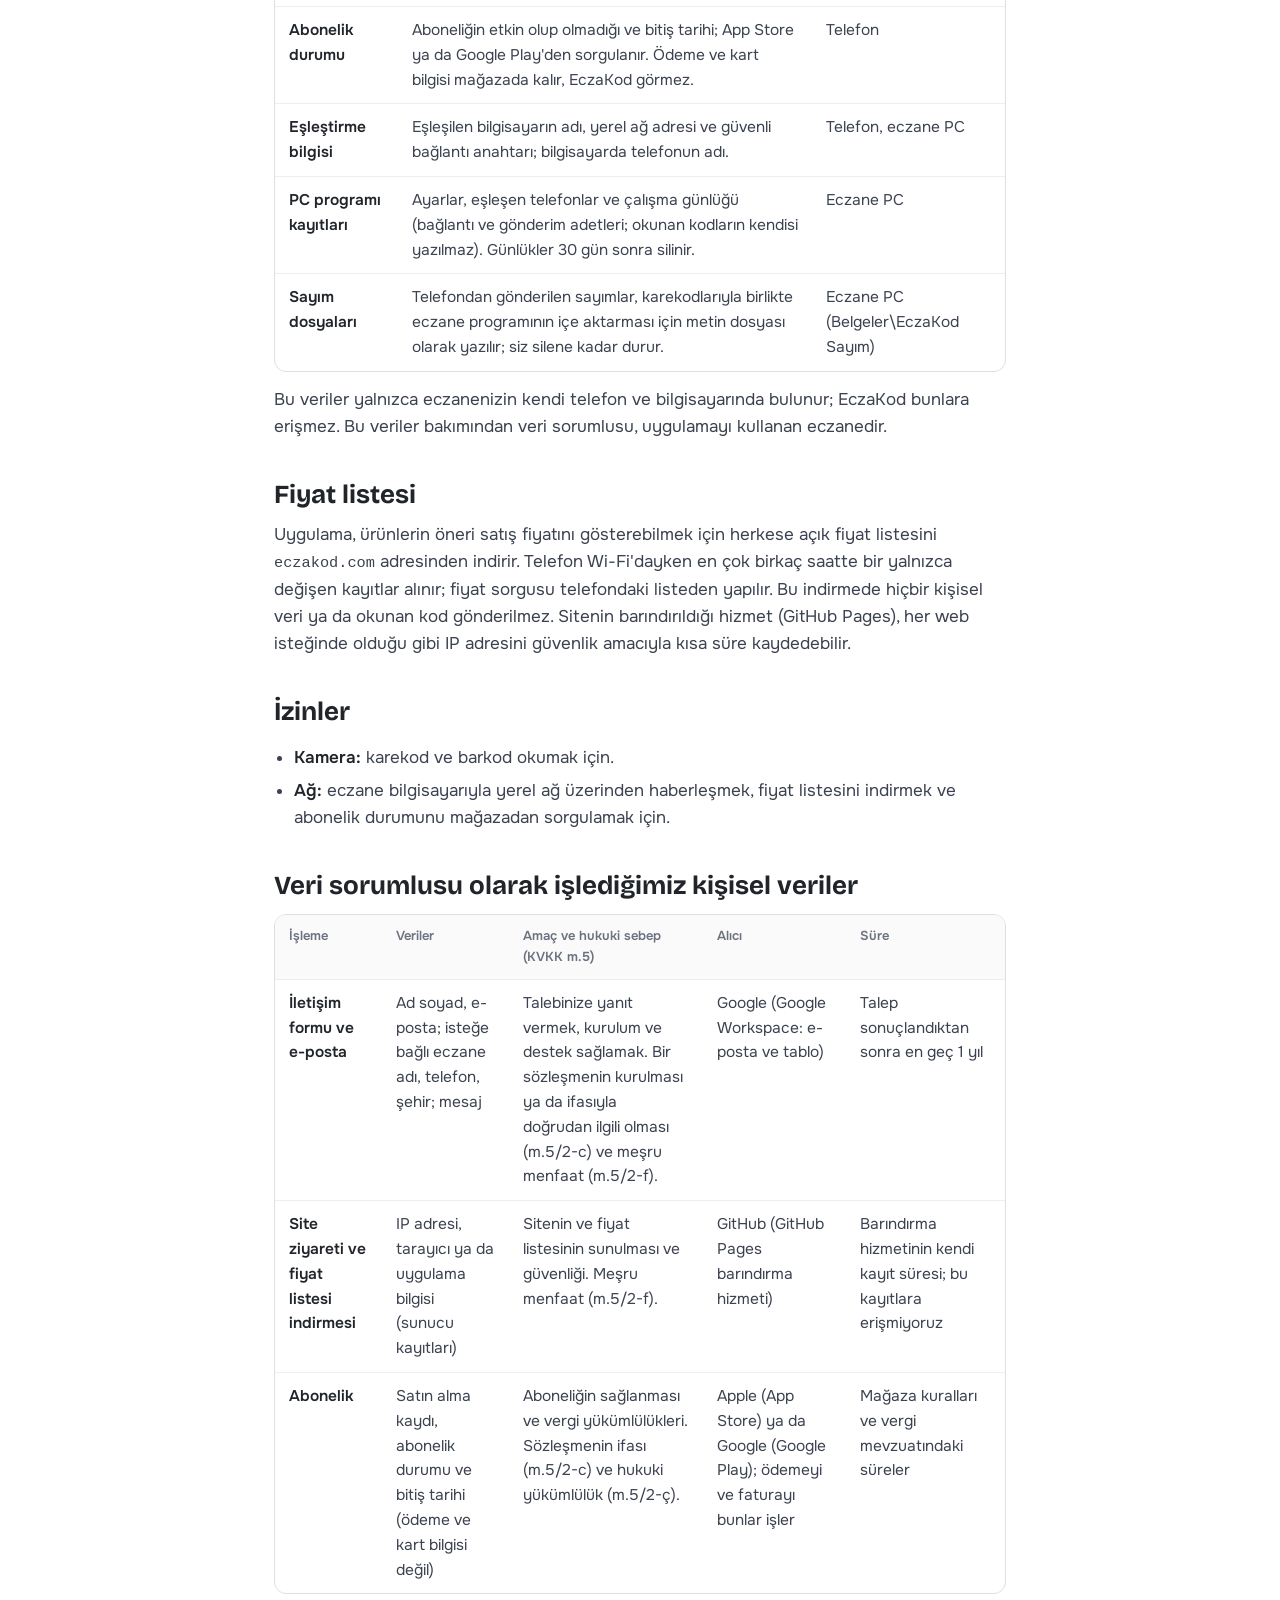
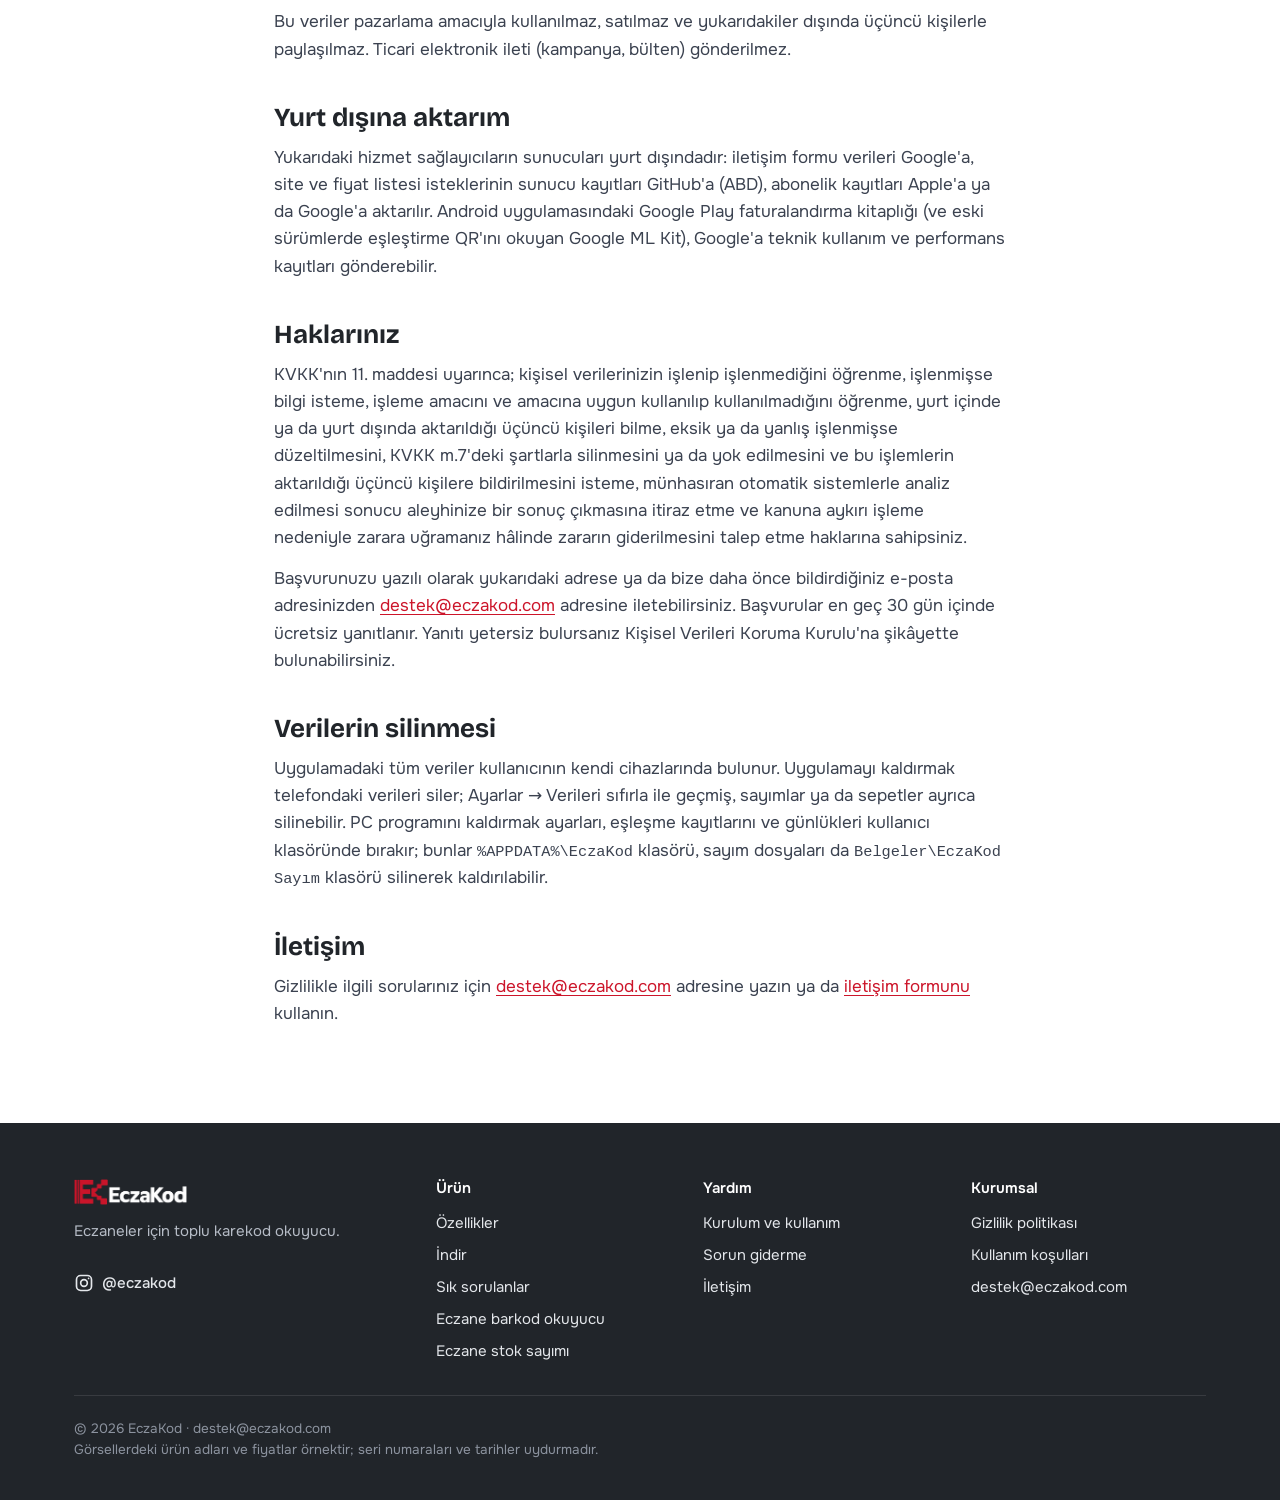
==== commit 33724697: "Eczane barkod okuyucu ve eczane stok sayımı sayfaları eklendi" ====
--- a/gizlilik.html
+++ b/gizlilik.html
@@ -5,7 +5,20 @@
 <meta name="viewport" content="width=device-width, initial-scale=1">
 <title>Gizlilik politikası · EczaKod</title>
 <meta name="description" content="EczaKod mobil uygulaması, PC programı ve eczakod.com'un gizlilik politikası: hangi veriler cihazda işlenir, neler hiç toplanmaz.">
-<link rel="icon" href="img/mark.png">
+<link rel="canonical" href="https://eczakod.com/gizlilik.html">
+<meta property="og:site_name" content="EczaKod">
+<meta property="og:locale" content="tr_TR">
+<meta property="og:type" content="website">
+<meta property="og:title" content="Gizlilik politikası · EczaKod">
+<meta property="og:description" content="EczaKod mobil uygulaması, PC programı ve eczakod.com'un gizlilik politikası: hangi veriler cihazda işlenir, neler hiç toplanmaz.">
+<meta property="og:url" content="https://eczakod.com/gizlilik.html">
+<meta property="og:image" content="https://eczakod.com/img/og.png">
+<meta property="og:image:width" content="1200">
+<meta property="og:image:height" content="630">
+<meta name="twitter:card" content="summary_large_image">
+<link rel="icon" href="/favicon.ico" sizes="48x48">
+<link rel="icon" type="image/png" sizes="192x192" href="/img/icon-192.png">
+<link rel="apple-touch-icon" href="/img/apple-touch-icon.png">
 <link rel="stylesheet" href="css/site.css">
 </head>
 <body>
@@ -136,7 +149,7 @@
       <p>Eczaneler için toplu karekod okuyucu.</p>
       <a class="sosyal" href="https://www.instagram.com/eczakod/" rel="me noopener" target="_blank"><svg width="20" height="20" viewBox="0 0 24 24" fill="none" stroke="currentColor" stroke-width="2" aria-hidden="true"><rect x="3" y="3" width="18" height="18" rx="5"/><circle cx="12" cy="12" r="4"/><circle cx="17.5" cy="6.5" r="1" fill="currentColor" stroke="none"/></svg>@eczakod</a>
     </div>
-    <div><h3>Ürün</h3><ul><li><a href="./#ozellikler">Özellikler</a></li><li><a href="./#indir">İndir</a></li><li><a href="./#sss">Sık sorulanlar</a></li></ul></div>
+    <div><h3>Ürün</h3><ul><li><a href="./#ozellikler">Özellikler</a></li><li><a href="./#indir">İndir</a></li><li><a href="./#sss">Sık sorulanlar</a></li><li><a href="eczane-barkod-okuyucu.html">Eczane barkod okuyucu</a></li><li><a href="eczane-stok-sayimi.html">Eczane stok sayımı</a></li></ul></div>
     <div><h3>Yardım</h3><ul><li><a href="kurulum.html">Kurulum ve kullanım</a></li><li><a href="kurulum.html#sorunlar">Sorun giderme</a></li><li><a href="iletisim.html">İletişim</a></li></ul></div>
     <div><h3>Kurumsal</h3><ul><li><a href="gizlilik.html">Gizlilik politikası</a></li><li><a href="kosullar.html">Kullanım koşulları</a></li><li><a href="mailto:destek@eczakod.com">destek@eczakod.com</a></li></ul></div>
     <p class="telif">© 2026 EczaKod · destek@eczakod.com<br>Görsellerdeki ürün adları ve fiyatlar örnektir; seri numaraları ve tarihler uydurmadır.</p>
--- a/css/site.css
+++ b/css/site.css
@@ -345,6 +345,25 @@
 .yanyana .telefon img { border-radius: 22px; }
 
 /* Görev çubuğu ve sağ tık menüsü canlandırması */
+/* Windows uyarısı anlatımı: kurulumda en çok takılınan yer */
+.ss-adimlar { display: grid; grid-template-columns: repeat(2, minmax(0, 1fr)); gap: 16px; margin: 16px 0; scroll-margin-top: 90px; }
+.ss-adimlar figure { margin: 0; min-width: 0; display: flex; flex-direction: column; }
+.ss-adimlar figcaption { display: flex; align-items: center; gap: 8px; font-size: 15.5px; margin-bottom: 8px; color: var(--murekkep); }
+.ss-adimlar figcaption span { flex: none; width: 24px; height: 24px; border-radius: 50%; background: var(--kirmizi); color: #fff; font: 800 13px/24px var(--govde); text-align: center; }
+.ss-pencere { position: relative; flex: 1; display: flex; flex-direction: column; background: #6F1AC9; color: #fff; padding: 18px 16px 14px; font: 13px/1.4 "Segoe UI", sans-serif; box-shadow: 0 10px 26px rgba(33,37,42,.22); }
+.ss-pencere strong { display: block; color: #fff; font-size: 18px; font-weight: 400; line-height: 1.25; padding-right: 22px; margin-bottom: 10px; }
+.ss-pencere p { margin: 0 0 10px; }
+.ss-pencere .ss-bilgi { margin-bottom: 14px; }
+.ss-kapat { position: absolute; top: 8px; right: 10px; font-style: normal; font-size: 13px; opacity: .85; }
+.ss-satir { display: flex; align-items: center; gap: 10px; flex-wrap: wrap; margin-bottom: 18px; }
+.ss-pencere em { font: 700 13px/1.2 var(--govde); font-style: normal; color: #FFE45C; white-space: nowrap; }
+.ss-pencere small { font-size: 12.5px; color: #fff; white-space: nowrap; }
+.ss-pencere .ss-hedef { outline: 3px solid #FFE45C; outline-offset: 3px; }
+.ss-satir .ss-hedef { font-size: 14px; }
+.ss-dugmeler { margin-top: auto; display: flex; justify-content: flex-end; align-items: flex-end; gap: 8px; }
+.ss-sutun { display: flex; flex-direction: column; align-items: center; gap: 9px; }
+.ss-dugmeler span { background: #E8E8EC; color: #111; padding: 5px 12px; white-space: nowrap; }
+@media (max-width: 620px) { .ss-adimlar { grid-template-columns: minmax(0, 1fr); } }
 .tepsi { display: inline-flex; align-items: center; gap: 14px; background: #1F2328; color: #E5E7EB; padding: 10px 16px; border-radius: 10px; font-size: 13px; margin: 8px 0 4px; }
 .tepsi .ek { width: 20px; height: 20px; border-radius: 4px; background: var(--kirmizi); color: #fff; font: 800 10px/20px var(--govde); text-align: center; position: relative; }
 .tepsi .ek::after { content: ""; position: absolute; right: -3px; bottom: -3px; width: 8px; height: 8px; border-radius: 50%; background: #4ADE80; border: 2px solid #1F2328; }
@@ -420,3 +439,4 @@
 .ozet-kartlar b { display: block; font-size: 16px; margin-bottom: 4px; }
 .ozet-kartlar span { font-size: 14.5px; color: var(--metin); line-height: 1.45; display: block; }
 @media (max-width: 760px) { .ozet-kartlar { grid-template-columns: 1fr 1fr; } }
+.icerik-sayfa { padding-top: 56px; padding-bottom: 96px; }
